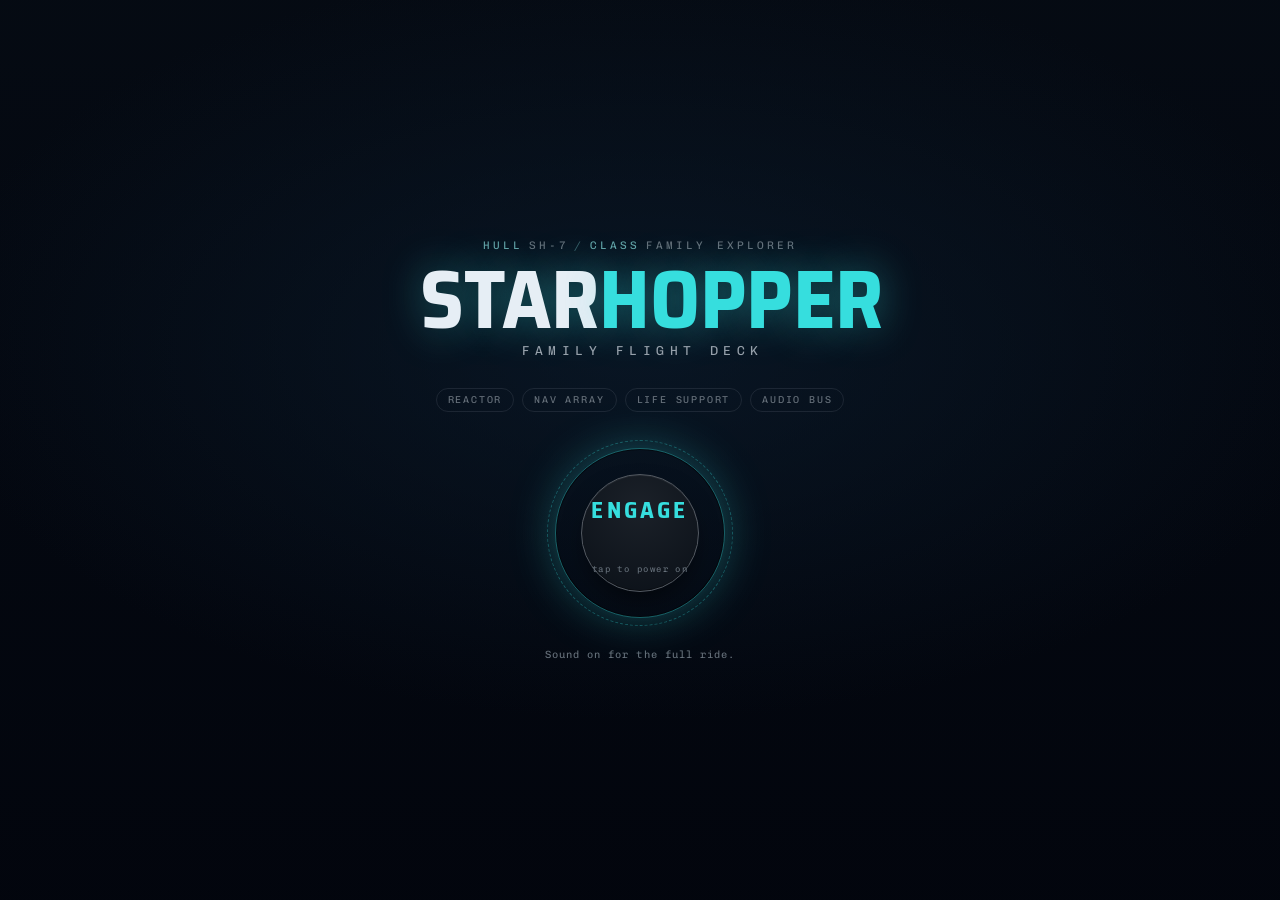
==== index.html @ 5a2f3488 "v6: fix iOS audio-thread overload (stop inactive beds, bypass pad FX when idle) On iOS Safari/Chrome" ====
<!DOCTYPE html>
<html lang="en">
<head>
<meta charset="utf-8" />
<meta name="viewport" content="width=device-width, initial-scale=1, viewport-fit=cover, maximum-scale=1, user-scalable=no" />
<meta name="theme-color" content="#0c1320" />
<meta name="apple-mobile-web-app-capable" content="yes" />
<meta name="apple-mobile-web-app-status-bar-style" content="black-translucent" />
<meta name="mobile-web-app-capable" content="yes" />
<meta name="apple-mobile-web-app-title" content="STARHOPPER" />
<meta name="description" content="STARHOPPER Flight Deck — a family starship cockpit for the road." />
<title>STARHOPPER · Flight Deck</title>
<link rel="manifest" href="manifest.webmanifest" />
<link rel="icon" type="image/svg+xml" href="img/icon.svg" />
<link rel="apple-touch-icon" href="img/icon.svg" />
<link rel="preconnect" href="https://fonts.googleapis.com" />
<link rel="preconnect" href="https://fonts.gstatic.com" crossorigin />
<link href="https://fonts.googleapis.com/css2?family=Chivo+Mono:wght@300;400;500;600&family=Saira+Semi+Condensed:wght@400;500;600;700&display=swap" rel="stylesheet" />
<link rel="stylesheet" href="css/cockpit.css" />
</head>
<body data-mode="cruise" data-booted="false" data-engine="off" data-shields="off" data-scanner="off">

<!-- ============ BOOT / IGNITION ============ -->
<div id="boot" aria-hidden="false">
  <div class="boot-frame">
    <div class="boot-stamp"><span>HULL</span> SH-7 <span class="dot">/</span> <span>CLASS</span> FAMILY EXPLORER</div>
    <h1 class="boot-brand">STAR<em>HOPPER</em></h1>
    <p class="boot-tagline">Family Flight Deck</p>
    <div class="boot-checklist" id="boot-check" aria-hidden="true">
      <span data-k="reactor">REACTOR</span>
      <span data-k="nav">NAV ARRAY</span>
      <span data-k="life">LIFE SUPPORT</span>
      <span data-k="audio">AUDIO BUS</span>
    </div>
    <button id="engage" type="button" aria-label="Power on the flight deck">
      <span class="engage-ring"></span>
      <span class="engage-core">
        <span class="engage-label">ENGAGE</span>
        <span class="engage-sub">tap to power on</span>
      </span>
    </button>
    <p class="boot-foot">Sound on for the full ride.</p>
  </div>
</div>

<!-- ============ FLIGHT DECK ============ -->
<main id="deck" inert>

  <!-- ---- STATUS STRIP ---- -->
  <header id="status">
    <div class="sys-id">
      <span class="sys-id-name">STARHOPPER</span>
      <span class="sys-id-hull">SH-7</span>
    </div>
    <div class="sys-mode">
      <span class="sys-mode-tag">FLIGHT MODE</span>
      <span class="sys-mode-name" id="mode-name">CRUISE</span>
    </div>
    <div class="sys-tele">
      <div class="meter" data-m="pwr"><span class="meter-cap">PWR</span><span class="meter-bar"><i></i></span></div>
      <div class="meter" data-m="hull"><span class="meter-cap">HULL</span><span class="meter-bar"><i></i></span></div>
    </div>
    <div class="sys-actions">
      <button id="btn-settings" class="ic-btn" type="button" aria-label="Settings"><span class="ic ic-gear"></span></button>
      <button id="btn-mute" class="ic-btn" type="button" aria-label="Mute audio" aria-pressed="false"><span class="ic ic-sound"></span></button>
      <button id="btn-credits" class="ic-btn" type="button" aria-label="Credits"><span class="ic ic-info">i</span></button>
    </div>
  </header>

  <!-- ---- CANOPY / SCOPE ---- -->
  <section id="canopy">
    <canvas id="scope"></canvas>
    <div class="canopy-frame" aria-hidden="true"></div>
    <div class="canopy-hud">
      <div class="hud-tl"><span class="lbl">HDG</span><span id="hud-heading">000</span></div>
      <div class="hud-tr"><span class="lbl">RNG</span><span id="hud-range">12.0<em>au</em></span></div>
      <div class="hud-bl"><span class="lbl">CONTACTS</span><span id="hud-contacts">0</span></div>
      <div class="hud-br"><span class="lbl">SECTOR</span><span id="hud-sector">G-04</span></div>
    </div>
    <div id="alert" role="status" aria-live="polite" data-show="false">
      <span class="alert-ico"></span><span class="alert-text" id="alert-text"></span>
    </div>
    <aside id="throttle" aria-label="Throttle">
      <span class="thr-cap">THR</span>
      <div class="fader-track" id="thr-track">
        <div class="fader-fill" id="thr-fill"></div>
        <div class="fader-knob" id="thr-knob" tabindex="0" role="slider" aria-valuemin="0" aria-valuemax="100" aria-valuenow="55"></div>
      </div>
      <span class="thr-val" id="thr-val">55</span>
    </aside>
  </section>

  <!-- ---- MODE SELECTOR ---- -->
  <nav id="modes" aria-label="Flight mode">
    <span class="mode-indicator" id="mode-indicator"></span>
    <button class="mode-btn" data-mode="cruise" type="button" aria-pressed="true"><span class="mode-glyph cruise"></span><span class="mode-tx">CRUISE</span></button>
    <button class="mode-btn" data-mode="combat" type="button" aria-pressed="false"><span class="mode-glyph combat"></span><span class="mode-tx">COMBAT</span></button>
    <button class="mode-btn" data-mode="stealth" type="button" aria-pressed="false"><span class="mode-glyph stealth"></span><span class="mode-tx">STEALTH</span></button>
    <button class="mode-btn" data-mode="warp" type="button" aria-pressed="false"><span class="mode-glyph warp"></span><span class="mode-tx">WARP</span></button>
  </nav>

  <!-- ---- INSTRUMENT CONSOLE ---- -->
  <section id="console">
    <div class="switchbank" role="group" aria-label="Systems">
      <button class="switch" data-system="engine" type="button" aria-pressed="false">
        <span class="switch-led"></span>
        <span class="switch-rocker"><i></i></span>
        <span class="switch-label">ENGINE</span>
      </button>
      <button class="switch" data-system="shields" type="button" aria-pressed="false">
        <span class="switch-led"></span>
        <span class="switch-rocker"><i></i></span>
        <span class="switch-label">SHIELDS</span>
      </button>
      <button class="switch" data-system="scanner" type="button" aria-pressed="false">
        <span class="switch-led"></span>
        <span class="switch-rocker"><i></i></span>
        <span class="switch-label">SCANNER</span>
      </button>
    </div>
    <div class="triggers" role="group" aria-label="Manual controls">
      <button class="trigger" data-shot="thruster" type="button"><span class="trig-face"><span class="trig-glyph thruster"></span></span><span class="trig-label">THRUST</span></button>
      <button class="trigger" data-shot="pulse" type="button"><span class="trig-face"><span class="trig-glyph pulse"></span></span><span class="trig-label">PULSE</span></button>
      <button class="trigger" data-shot="missile" type="button"><span class="trig-face"><span class="trig-glyph missile"></span></span><span class="trig-label">MISSILE</span></button>
      <button class="trigger" data-shot="dock" type="button"><span class="trig-face"><span class="trig-glyph dock"></span></span><span class="trig-label">DOCK</span></button>
    </div>
  </section>

  <!-- ---- SIGNAL TRIANGULATION ARRAY (hero) ---- -->
  <section id="signal">
    <div class="signal-head">
      <span class="signal-title">SIGNAL ARRAY</span>
      <div class="fx-readout" aria-hidden="true">
        <span class="fx-chip" data-fx="filter">NOTE<i id="fx-filter">—</i></span>
        <span class="fx-chip" data-fx="delay">ECHO<i id="fx-delay">—</i></span>
        <span class="fx-chip" data-fx="crush">ZONE<i id="fx-crush">—</i></span>
        <span class="fx-chip" data-fx="space">TIMBRE<i id="fx-space">—</i></span>
      </div>
    </div>
    <div id="pad" aria-label="Signal triangulation pad. Drag to tune the signal.">
      <canvas id="pad-canvas"></canvas>
      <span class="node" data-node="delta" style="--nx:50%;--ny:14%"><i></i><b>DELTA</b></span>
      <span class="node" data-node="sigma" style="--nx:15%;--ny:84%"><i></i><b>SIGMA</b></span>
      <span class="node" data-node="omega" style="--nx:85%;--ny:84%"><i></i><b>OMEGA</b></span>
      <div id="puck"><span class="puck-core"></span><span class="puck-ping"></span></div>
      <span id="pad-hint">touch to play</span>
    </div>
  </section>
</main>

<!-- ============ CREDITS ============ -->
<aside id="credits" data-show="false" aria-hidden="true">
  <div class="credits-card">
    <button class="credits-close" id="credits-close" type="button" aria-label="Close">close</button>
    <h2>STARHOPPER</h2>
    <p class="credits-lead">A family flight deck for the road. Built to be played, not watched.</p>
    <h3>Music &amp; sound</h3>
    <p>Music beds and sound effects from <a href="https://mixkit.co" target="_blank" rel="noopener">Mixkit</a>, used under the Mixkit Free License (free for personal &amp; commercial use, no attribution required). Robot voice synthesized locally with the macOS speech engine.</p>
    <h3>Built with</h3>
    <p><a href="https://tonejs.github.io" target="_blank" rel="noopener">Tone.js</a> for the audio engine and live effects, <a href="https://gsap.com" target="_blank" rel="noopener">GSAP</a> for motion, HTML canvas for the scope. No frameworks.</p>
    <p class="credits-foot">Fly safe. Look after your crew.</p>
  </div>
</aside>

<!-- ============ SETTINGS ============ -->
<aside id="settings" data-show="false" aria-hidden="true">
  <div class="settings-card">
    <button class="credits-close" id="settings-close" type="button" aria-label="Close">close</button>
    <h2 class="settings-h">DECK SETTINGS</h2>
    <button class="set-switch" id="sw-events" type="button" aria-pressed="false">
      <span class="switch-led"></span>
      <span class="set-switch-label">Random events <em>mission hails &amp; voice</em></span>
      <span class="switch-rocker"><i></i></span>
    </button>
    <button class="set-switch" id="sw-music" type="button" aria-pressed="false">
      <span class="switch-led"></span>
      <span class="set-switch-label">Music only <em>mute instruments &amp; voice</em></span>
      <span class="switch-rocker"><i></i></span>
    </button>
    <button class="set-switch" id="sw-bright" type="button" aria-pressed="false">
      <span class="switch-led"></span>
      <span class="set-switch-label">Bright mode <em>high contrast for sunlight</em></span>
      <span class="switch-rocker"><i></i></span>
    </button>
    <p class="set-note">Music Only keeps the cinematic soundtrack and silences the engine, effects, and announcements.</p>
  </div>
</aside>

<!-- libraries (vendored: works offline in the car) -->
<script src="js/vendor/gsap.min.js"></script>
<script src="js/vendor/Tone.js"></script>
<script type="module" src="js/main.js?v=6"></script>
</body>
</html>
---- css/cockpit.css ----
/* ============================================================
   STARHOPPER · Flight Deck
   Material instrument cockpit. Per-mode accent re-lights the
   whole deck via animatable @property custom props.
   ============================================================ */

/* ---- animatable theme tokens (enable smooth mode re-lighting) ---- */
@property --accent      { syntax: "<color>"; inherits: true; initial-value: oklch(0.82 0.13 195); }
@property --accent-deep { syntax: "<color>"; inherits: true; initial-value: oklch(0.55 0.11 200); }
@property --accent-ink  { syntax: "<color>"; inherits: true; initial-value: oklch(0.88 0.10 195); }
@property --glow        { syntax: "<color>"; inherits: true; initial-value: oklch(0.82 0.13 195 / 0.45); }
@property --ambient     { syntax: "<number>"; inherits: true; initial-value: 0; }
@property --warm        { syntax: "<number>"; inherits: true; initial-value: 0; }

:root{
  --hull:    oklch(0.145 0.021 256);
  --hull-2:  oklch(0.118 0.022 260);
  --panel:   oklch(0.205 0.018 256);
  --panel-2: oklch(0.245 0.017 256);
  --panel-lo:oklch(0.175 0.018 256);
  --bezel:   oklch(0.315 0.016 256);
  --bezel-hi:oklch(0.46 0.015 256);
  --hair:    oklch(0.72 0.02 256 / 0.14);
  --hair-2:  oklch(0.78 0.02 256 / 0.26);
  --ink:     oklch(0.945 0.012 245);
  --ink-dim: oklch(0.70 0.018 250);
  --ink-faint:oklch(0.54 0.02 252);
  --ok:      oklch(0.84 0.14 162);

  --font-display:"Saira Semi Condensed", "Arial Narrow", system-ui, sans-serif;
  --font-mono:"Chivo Mono", ui-monospace, "SF Mono", Menlo, monospace;

  --r-lg:18px; --r-md:13px; --r-sm:9px;
  --emboss: inset 0 1px 0 oklch(0.99 0 0 / 0.06), inset 0 -1px 0 oklch(0 0 0 / 0.42);
  --emboss-deep: inset 0 2px 5px oklch(0 0 0 / 0.55), inset 0 1px 0 oklch(0.99 0 0 / 0.05);
  --lift: 0 10px 26px -14px oklch(0 0 0 / 0.7), 0 2px 0 oklch(0 0 0 / 0.4);
}

/* ---- per-mode theme ---- */
body[data-mode="cruise"]{
  --accent: oklch(0.82 0.13 195); --accent-deep: oklch(0.52 0.11 200);
  --accent-ink: oklch(0.90 0.09 195); --glow: oklch(0.82 0.13 195 / 0.42);
  --ambient: 0.04; --warm: 0;
}
body[data-mode="combat"]{
  --accent: oklch(0.82 0.15 79); --accent-deep: oklch(0.56 0.13 64);
  --accent-ink: oklch(0.90 0.11 82); --glow: oklch(0.83 0.15 76 / 0.5);
  --ambient: 0.02; --warm: 1;
}
body[data-mode="stealth"]{
  --accent: oklch(0.68 0.12 278); --accent-deep: oklch(0.44 0.10 280);
  --accent-ink: oklch(0.80 0.10 280); --glow: oklch(0.66 0.12 280 / 0.34);
  --ambient: 0.5; --warm: 0;
}
body[data-mode="warp"]{
  --accent: oklch(0.76 0.17 300); --accent-deep: oklch(0.55 0.16 300);
  --accent-ink: oklch(0.88 0.12 300); --glow: oklch(0.78 0.18 300 / 0.55);
  --ambient: 0.08; --warm: 0;
}
body{
  transition: --accent .7s cubic-bezier(.22,1,.36,1), --accent-deep .7s cubic-bezier(.22,1,.36,1),
              --accent-ink .7s ease, --glow .7s ease, --ambient .7s ease, --warm .7s ease;
}

/* ---- bright / sunlight mode ---- */
body[data-theme="bright"]{
  --hull:    oklch(0.96 0.006 256);
  --hull-2:  oklch(0.92 0.008 256);
  --panel:   oklch(0.88 0.009 256);
  --panel-2: oklch(0.84 0.010 256);
  --panel-lo:oklch(0.90 0.007 256);
  --bezel:   oklch(0.72 0.013 256);
  --bezel-hi:oklch(0.55 0.016 256);
  --hair:    oklch(0.30 0.015 256 / 0.18);
  --hair-2:  oklch(0.24 0.015 256 / 0.32);
  --ink:     oklch(0.12 0.026 256);
  --ink-dim: oklch(0.32 0.020 252);
  --ink-faint:oklch(0.52 0.018 252);
  background:
    radial-gradient(120% 90% at 50% -10%, oklch(0.88 0.04 220 / 0.4), transparent 55%),
    radial-gradient(140% 120% at 50% 120%, color-mix(in oklab, var(--accent-deep) 10%, transparent), transparent 60%),
    linear-gradient(180deg, var(--hull) 0%, var(--hull-2) 100%);
}
body[data-theme="bright"]::after{
  background:radial-gradient(125% 108% at 50% 40%, transparent 60%, oklch(0.70 0.01 260 / 0.18) 100%);
  opacity:0.3;
}
body[data-theme="bright"] #canopy{
  background:linear-gradient(180deg, oklch(0.78 0.04 225) 0%, oklch(0.88 0.025 240) 100%);
}

*,*::before,*::after{ box-sizing:border-box; margin:0; padding:0; -webkit-tap-highlight-color:transparent; }

html,body{ height:100%; }
body{
  font-family:var(--font-mono);
  color:var(--ink);
  background:
    radial-gradient(120% 90% at 50% -10%, oklch(0.24 0.04 255 / 0.55), transparent 55%),
    radial-gradient(140% 120% at 50% 120%, color-mix(in oklab, var(--accent-deep) 18%, transparent), transparent 60%),
    linear-gradient(180deg, var(--hull) 0%, var(--hull-2) 100%);
  background-attachment:fixed;
  overflow:hidden;
  overscroll-behavior:none;
  -webkit-user-select:none; user-select:none;
  touch-action:manipulation;
}
/* subtle edge vignette; stealth deepens it for the "running silent" dim */
body::after{
  content:""; position:fixed; inset:0; z-index:40; pointer-events:none;
  background:radial-gradient(125% 108% at 50% 40%, transparent 48%, oklch(0.07 0.02 262 / 0.62) 100%);
  opacity:calc(0.5 + var(--ambient)*1.0);
  transition:opacity .7s ease, background .7s ease;
}
body[data-mode="stealth"]::after{
  background:radial-gradient(125% 108% at 50% 40%, oklch(0.06 0.02 262 / 0.4) 24%, oklch(0.04 0.02 262 / 0.9) 100%);
}

a{ color:var(--accent-ink); }
button{ font-family:inherit; color:inherit; background:none; border:none; cursor:pointer; }

/* =================== BOOT / IGNITION =================== */
#boot{
  position:fixed; inset:0; z-index:100;
  display:grid; place-items:center;
  padding:32px;
  background:
    radial-gradient(80% 60% at 50% 38%, oklch(0.22 0.04 250 / 0.7), transparent 70%),
    linear-gradient(180deg, var(--hull) 0%, var(--hull-2) 100%);
  transition:opacity .8s ease, visibility .8s;
}
body[data-booted="true"] #boot{ opacity:0; visibility:hidden; pointer-events:none; }
.boot-frame{ text-align:center; max-width:440px; width:100%; }
.boot-stamp{
  font-size:11px; letter-spacing:.28em; color:var(--ink-faint);
  display:flex; gap:.5em; justify-content:center; align-items:center; flex-wrap:wrap;
}
.boot-stamp span{ color:var(--accent-ink); opacity:.65; }
.boot-stamp .dot{ opacity:.35; }
.boot-brand{
  font-family:var(--font-display); font-weight:700; font-size:clamp(40px,12.8vw,82px);
  line-height:.92; letter-spacing:-.005em; margin:.12em 0 .06em; white-space:nowrap;
  color:var(--ink);
  text-shadow:0 0 40px var(--glow);
}
.boot-brand em{ font-style:normal; color:var(--accent); }
.boot-tagline{
  font-size:13px; letter-spacing:.42em; text-transform:uppercase; color:var(--ink-dim);
  padding-left:.42em;
}
.boot-checklist{
  display:flex; gap:8px; justify-content:center; flex-wrap:wrap; margin:30px 0 6px;
  font-size:10px; letter-spacing:.18em; color:var(--ink-faint);
}
.boot-checklist span{
  border:1px solid var(--hair); border-radius:100px; padding:5px 11px;
  position:relative; transition:color .3s, border-color .3s, background .3s;
}
.boot-checklist span.ok{
  color:var(--accent-ink); border-color:color-mix(in oklab,var(--accent) 50%, transparent);
  background:color-mix(in oklab,var(--accent) 12%, transparent);
}
.boot-checklist span.ok::before{ content:"✓ "; }

#engage{
  margin:36px auto 0; display:grid; place-items:center;
  width:170px; height:170px; position:relative;
}
.engage-ring{
  position:absolute; inset:0; border-radius:50%;
  border:1px solid color-mix(in oklab,var(--accent) 40%, transparent);
  box-shadow:0 0 0 1px oklch(0 0 0 /.5) inset, 0 0 50px -6px var(--glow);
}
.engage-ring::before{
  content:""; position:absolute; inset:-9px; border-radius:50%;
  border:1px dashed color-mix(in oklab,var(--accent) 30%, transparent);
  animation:spin 18s linear infinite;
}
.engage-core{
  width:118px; height:118px; border-radius:50%;
  display:grid; place-items:center; gap:2px; text-align:center;
  background:
    radial-gradient(120% 120% at 50% 28%, var(--panel-2), var(--panel-lo) 70%, var(--hull) 100%);
  border:1px solid var(--bezel-hi);
  box-shadow:var(--emboss), 0 12px 30px -12px oklch(0 0 0/.8);
  transition:transform .12s ease, box-shadow .3s;
}
.engage-label{ font-family:var(--font-display); font-weight:700; font-size:23px; letter-spacing:.14em; color:var(--accent); }
.engage-sub{ font-size:9px; letter-spacing:.16em; color:var(--ink-faint); }
#engage:active .engage-core{ transform:scale(.95); box-shadow:var(--emboss-deep); }
.boot-foot{ margin-top:30px; font-size:10.5px; letter-spacing:.1em; color:var(--ink-faint); }

@keyframes spin{ to{ transform:rotate(360deg); } }

/* =================== DECK GRID =================== */
#deck{
  position:fixed; inset:0; z-index:1;
  display:grid;
  grid-template-rows:auto minmax(120px,1fr) auto auto minmax(176px,1.22fr);
  gap:clamp(7px,1.7vw,12px);
  padding:max(9px,env(safe-area-inset-top)) clamp(10px,3.2vw,18px) max(11px,env(safe-area-inset-bottom));
  opacity:0;
}
body[data-booted="true"] #deck{ opacity:1; transition:opacity .6s ease .15s; }

/* shared panel material */
.panel, #status, #console, #signal, #modes{
  background:
    linear-gradient(180deg, color-mix(in oklab,var(--panel-2) 92%, var(--accent) 2%) 0%, var(--panel) 42%, var(--panel-lo) 100%);
  border:1px solid var(--bezel);
  border-radius:var(--r-md);
  box-shadow:var(--emboss), var(--lift);
  position:relative;
}
.panel::before, #console::before, #signal::before, #status::before{
  content:""; position:absolute; inset:0; border-radius:inherit; pointer-events:none;
  background:linear-gradient(115deg, oklch(1 0 0 /.05), transparent 30%, transparent 70%, oklch(0 0 0 /.18));
}

/* =================== STATUS STRIP =================== */
#status{
  display:grid; grid-template-columns:auto 1fr auto; align-items:center;
  gap:8px; padding:7px 10px; min-height:46px; overflow:hidden;
}
.sys-id{ display:flex; flex-direction:column; line-height:1; }
.sys-id-name{ font-family:var(--font-display); font-weight:600; font-size:14px; letter-spacing:.05em; }
.sys-id-hull{ font-size:8.5px; letter-spacing:.26em; color:var(--accent-ink); opacity:.8; margin-top:3px; }
.sys-mode{ display:none; }
.sys-tele{ display:flex; gap:7px; align-items:center; justify-self:end; }
.meter{ display:flex; align-items:center; gap:4px; }
.meter-cap{ font-size:8px; letter-spacing:.08em; color:var(--ink-faint); }
.meter-bar{ width:26px; height:5px; border-radius:3px; background:var(--panel-lo); box-shadow:var(--emboss-deep); overflow:hidden; position:relative; }
.meter-bar i{
  position:absolute; inset:0; right:auto; width:50%;
  background:linear-gradient(90deg, var(--accent-deep), var(--accent));
  box-shadow:0 0 8px -1px var(--glow);
  border-radius:3px; transition:width .5s cubic-bezier(.22,1,.36,1);
}
.meter[data-m="hull"] i{ background:linear-gradient(90deg, oklch(.5 .12 162), var(--ok)); box-shadow:0 0 8px -2px oklch(.84 .14 162/.5); }
.sys-actions{ display:flex; gap:6px; }
.ic-btn{
  width:32px; height:32px; border-radius:9px; display:grid; place-items:center;
  border:1px solid var(--bezel); background:linear-gradient(180deg,var(--panel-2),var(--panel-lo));
  box-shadow:var(--emboss); color:var(--ink-dim); transition:transform .12s, color .2s, box-shadow .2s;
}
.ic-btn:active{ transform:translateY(1px) scale(.96); box-shadow:var(--emboss-deep); }
.ic-info{ font-family:var(--font-display); font-style:italic; font-weight:600; font-size:15px; }
.ic-sound{ width:15px; height:15px; position:relative; }
.ic-sound::before{ content:""; position:absolute; left:0; top:4px; width:6px; height:7px; background:currentColor; clip-path:polygon(0 0,55% 0,100% -35%,100% 135%,55% 100%,0 100%); border-radius:1px; }
.ic-sound::after{ content:""; position:absolute; right:0; top:2px; width:8px; height:11px; border:1.6px solid currentColor; border-left:none; border-radius:0 9px 9px 0; opacity:.85; }
#btn-mute[aria-pressed="true"]{ color:oklch(.7 .15 28); }
#btn-mute[aria-pressed="true"] .ic-sound::after{ opacity:.2; }
.ic-gear{ width:16px; height:14px; position:relative; }
.ic-gear::before{ content:""; position:absolute; inset:0;
  background-image:linear-gradient(currentColor,currentColor),linear-gradient(currentColor,currentColor),linear-gradient(currentColor,currentColor);
  background-size:100% 1.6px; background-repeat:no-repeat; background-position:0 1px,0 7px,0 13px; }
.ic-gear::after{ content:""; position:absolute; width:4px; height:4px; border-radius:50%; background:currentColor; left:10px; top:0; box-shadow:-7px 6px 0 currentColor,-1px 12px 0 currentColor; }

/* =================== CANOPY / SCOPE =================== */
#canopy{
  position:relative; border-radius:var(--r-lg); overflow:hidden;
  border:1px solid var(--bezel);
  background:
    radial-gradient(120% 90% at 50% 8%, oklch(0.20 0.035 250 / .8), transparent 60%),
    linear-gradient(180deg, var(--hull-2), oklch(0.10 0.02 260));
  box-shadow:var(--emboss-deep), 0 14px 34px -18px oklch(0 0 0/.8);
}
#scope{ position:absolute; inset:0; width:100%; height:100%; display:block; }
.canopy-frame{
  position:absolute; inset:0; border-radius:var(--r-lg); pointer-events:none; z-index:3;
  box-shadow:inset 0 0 0 1px var(--hair), inset 0 0 60px -10px oklch(0 0 0/.9);
  background:linear-gradient(180deg, oklch(1 0 0/.04), transparent 14%);
}
.canopy-hud{
  position:absolute; inset:0; z-index:4; pointer-events:none;
  font-size:10px; letter-spacing:.14em; color:var(--accent-ink);
}
.canopy-hud > div{ position:absolute; display:flex; flex-direction:column; gap:2px; padding:10px 12px; }
.canopy-hud .lbl{ font-size:8px; letter-spacing:.2em; color:var(--ink-faint); }
.canopy-hud span:not(.lbl){ text-shadow:0 0 10px var(--glow); }
.canopy-hud em{ font-style:normal; font-size:8px; color:var(--ink-faint); margin-left:2px; }
.hud-tl{ top:0; left:0; } .hud-tr{ top:0; right:52px; align-items:flex-end; }
.hud-bl{ bottom:0; left:0; } .hud-br{ bottom:0; right:46px; align-items:flex-end; }

#alert{
  position:absolute; left:50%; top:14px; transform:translate(-50%,-130%);
  z-index:6; display:flex; align-items:center; gap:9px;
  padding:8px 15px 8px 11px; border-radius:100px; max-width:84%;
  background:linear-gradient(180deg, color-mix(in oklab,var(--accent) 22%, var(--panel-2)), var(--panel-lo));
  border:1px solid color-mix(in oklab,var(--accent) 55%, transparent);
  box-shadow:0 8px 24px -8px oklch(0 0 0/.8), 0 0 22px -6px var(--glow);
  opacity:0; transition:transform .55s cubic-bezier(.22,1,.36,1), opacity .4s;
}
#alert[data-show="true"]{ transform:translate(-50%,0); opacity:1; }
.alert-ico{ width:16px; height:16px; flex:0 0 auto; border-radius:50%; position:relative;
  background:radial-gradient(circle at 50% 38%, var(--accent), var(--accent-deep)); box-shadow:0 0 12px -2px var(--glow); }
.alert-ico::after{ content:"!"; position:absolute; inset:0; display:grid; place-items:center; font-family:var(--font-display); font-weight:700; font-size:11px; color:oklch(.12 .02 260); }
.alert-text{ font-size:11.5px; letter-spacing:.06em; color:var(--ink); line-height:1.15; }

/* throttle fader */
#throttle{
  position:absolute; right:9px; top:10px; bottom:10px; z-index:5;
  width:40px; display:flex; flex-direction:column; align-items:center; gap:5px;
}
.thr-cap{ display:none; }
.thr-val{ font-size:10px; color:var(--accent-ink); font-variant-numeric:tabular-nums; }
.fader-track{
  flex:1; width:14px; border-radius:100px; position:relative;
  background:linear-gradient(180deg, var(--panel-lo), oklch(0.10 0.02 260));
  box-shadow:var(--emboss-deep); border:1px solid var(--bezel);
}
.fader-fill{
  position:absolute; left:1px; right:1px; bottom:1px; border-radius:100px; height:45%;
  background:linear-gradient(180deg, var(--accent), var(--accent-deep));
  box-shadow:0 0 14px -3px var(--glow); transition:height .08s linear;
}
.fader-knob{
  position:absolute; left:50%; width:30px; height:22px; border-radius:7px;
  bottom:45%; translate:-50% 50%;
  background:
    repeating-linear-gradient(0deg, var(--bezel-hi) 0 1px, transparent 1px 3px),
    linear-gradient(180deg, var(--panel-2), var(--panel-lo));
  border:1px solid var(--bezel-hi);
  box-shadow:var(--emboss), 0 5px 12px -5px oklch(0 0 0/.8);
  touch-action:none; cursor:grab;
}
.fader-knob::after{ content:""; position:absolute; left:5px; right:5px; top:50%; height:2px; transform:translateY(-50%); border-radius:2px; background:var(--accent); box-shadow:0 0 8px -1px var(--glow); }
.fader-knob:active{ cursor:grabbing; }

/* =================== MODE SELECTOR =================== */
#modes{
  display:grid; grid-template-columns:repeat(4,1fr); align-items:stretch;
  padding:5px; gap:0; position:relative; min-height:58px;
}
.mode-indicator{
  position:absolute; top:5px; bottom:5px; left:5px; width:calc(25% - 2.5px); z-index:0;
  border-radius:9px;
  background:linear-gradient(180deg, color-mix(in oklab,var(--accent) 26%, var(--panel-2)), color-mix(in oklab,var(--accent-deep) 30%, var(--panel-lo)));
  border:1px solid color-mix(in oklab,var(--accent) 55%, transparent);
  box-shadow:0 0 20px -6px var(--glow), var(--emboss);
  transition:transform .5s cubic-bezier(.16,1,.3,1);
}
.mode-btn{
  position:relative; z-index:1; display:flex; flex-direction:column; align-items:center; justify-content:center; gap:5px;
  padding:7px 2px; border-radius:9px; color:var(--ink-faint);
  transition:color .35s ease, transform .12s;
}
.mode-btn[aria-pressed="true"]{ color:var(--ink); }
.mode-btn:active{ transform:scale(.95); }
.mode-tx{ font-family:var(--font-display); font-weight:600; font-size:11px; letter-spacing:.12em; }
.mode-glyph{ width:18px; height:18px; position:relative; color:currentColor; opacity:.9; }
.mode-btn[aria-pressed="true"] .mode-glyph{ color:var(--accent); filter:drop-shadow(0 0 6px var(--glow)); }
/* glyphs (pure CSS) */
.mode-glyph.cruise{ width:13px; height:13px; border-top:2.4px solid currentColor; border-right:2.4px solid currentColor; transform:translateY(2px) rotate(-45deg); }
.mode-glyph.combat{ border:2.2px solid currentColor; border-radius:50%; }
.mode-glyph.combat::after{ content:""; position:absolute; inset:0; margin:auto; width:3px; height:3px; border-radius:50%; background:currentColor; }
.mode-glyph.stealth{ border-radius:50%; box-shadow:inset -4px -1.5px 0 0 currentColor; }
.mode-glyph.warp{ background:currentColor; clip-path:polygon(50% 0,59% 41%,100% 50%,59% 59%,50% 100%,41% 59%,0 50%,41% 41%); }

/* =================== INSTRUMENT CONSOLE =================== */
#console{
  display:grid; grid-template-columns:1fr 1fr; gap:clamp(8px,2.4vw,14px);
  padding:11px clamp(10px,3vw,15px);
}
.switchbank{ display:flex; flex-direction:column; gap:8px; justify-content:space-between; }
.switch{
  display:grid; grid-template-columns:14px 46px 1fr; align-items:center; gap:10px;
  padding:7px 9px; border-radius:var(--r-sm);
  background:linear-gradient(180deg, var(--panel-2), var(--panel-lo));
  border:1px solid var(--bezel); box-shadow:var(--emboss);
  transition:border-color .3s, box-shadow .3s;
}
.switch-led{
  width:9px; height:9px; border-radius:50%;
  background:radial-gradient(circle at 40% 35%, oklch(.4 .02 260), oklch(.18 .02 260));
  box-shadow:inset 0 1px 1px oklch(0 0 0/.6); transition:all .3s;
}
.switch-rocker{
  width:46px; height:24px; border-radius:7px; position:relative;
  background:linear-gradient(180deg, oklch(.12 .02 260), var(--panel-lo));
  box-shadow:var(--emboss-deep); border:1px solid var(--bezel);
}
.switch-rocker i{
  position:absolute; top:2px; left:2px; width:20px; height:18px; border-radius:5px;
  background:repeating-linear-gradient(90deg,var(--bezel-hi) 0 1px,transparent 1px 3px), linear-gradient(180deg,var(--panel-2),var(--panel-lo));
  border:1px solid var(--bezel-hi); box-shadow:var(--emboss),0 3px 6px -3px oklch(0 0 0/.7);
  transition:transform .26s cubic-bezier(.22,1.4,.4,1);
}
.switch-label{ font-size:10px; letter-spacing:.14em; color:var(--ink-dim); justify-self:start; }
.switch[aria-pressed="true"]{ border-color:color-mix(in oklab,var(--accent) 45%, var(--bezel)); }
.switch[aria-pressed="true"] .switch-rocker i{ transform:translateX(22px); }
.switch[aria-pressed="true"] .switch-rocker{ background:linear-gradient(180deg, color-mix(in oklab,var(--accent-deep) 40%, oklch(.12 .02 260)), var(--panel-lo)); }
.switch[aria-pressed="true"] .switch-led{
  background:radial-gradient(circle at 40% 35%, var(--accent-ink), var(--accent-deep));
  box-shadow:0 0 10px 0 var(--glow), 0 0 3px var(--accent);
}
.switch[aria-pressed="true"] .switch-label{ color:var(--ink); }

.triggers{ display:grid; grid-template-columns:repeat(2,1fr); grid-auto-rows:1fr; gap:7px; }
.trigger{
  display:flex; flex-direction:column; align-items:center; justify-content:center; gap:7px;
  border-radius:var(--r-sm); padding:8px 4px;
  background:
    radial-gradient(120% 80% at 50% 18%, var(--panel-2), var(--panel-lo) 75%);
  border:1px solid var(--bezel); box-shadow:var(--emboss), 0 6px 14px -8px oklch(0 0 0/.7);
  transition:transform .1s, box-shadow .15s, border-color .2s;
}
.trigger:active{ transform:translateY(2px) scale(.97); box-shadow:var(--emboss-deep); border-color:color-mix(in oklab,var(--accent) 50%, var(--bezel)); }
.trigger.fire{ border-color:color-mix(in oklab,var(--accent) 70%, transparent); box-shadow:0 0 20px -4px var(--glow), var(--emboss-deep); }
.trig-face{
  width:34px; height:34px; border-radius:50%; display:grid; place-items:center;
  background:radial-gradient(circle at 50% 32%, var(--panel-2), oklch(.12 .02 260));
  border:1px solid var(--bezel-hi); box-shadow:var(--emboss-deep);
}
.trig-glyph{ width:15px; height:15px; color:var(--accent-ink); position:relative; filter:drop-shadow(0 0 5px var(--glow)); }
.trig-glyph.thruster{ clip-path:polygon(50% 0,100% 60%,68% 60%,68% 100%,32% 100%,32% 60%,0 60%); background:currentColor; }
.trig-glyph.pulse{ background:currentColor; clip-path:polygon(40% 0,42% 42%,100% 46%,46% 56%,60% 100%,54% 54%,0 50%,40% 44%); transform:rotate(8deg); }
.trig-glyph.dock{ background:currentColor; clip-path:polygon(50% 0,93% 25%,93% 75%,50% 100%,7% 75%,7% 25%); }
.trig-glyph.dock::after{ content:""; position:absolute; inset:30%; background:var(--panel-lo); clip-path:inherit; }
.trig-glyph.missile{ background:currentColor; clip-path:polygon(50% 0,68% 20%,68% 70%,84% 100%,50% 84%,16% 100%,32% 70%,32% 20%); }
.trig-label{ font-size:9px; letter-spacing:.14em; color:var(--ink-dim); }

/* =================== SIGNAL TRIANGULATION =================== */
#signal{ display:flex; flex-direction:column; padding:9px 11px 11px; gap:8px; overflow:hidden; }
.signal-head{ display:flex; align-items:center; justify-content:space-between; gap:8px; flex:0 0 auto; }
.signal-title{ font-family:var(--font-display); font-weight:600; font-size:12px; letter-spacing:.2em; color:var(--ink-dim); }
.fx-readout{ display:flex; gap:5px; }
.fx-chip{
  display:flex; flex-direction:column; align-items:center; gap:1px;
  font-size:7.5px; letter-spacing:.1em; color:var(--ink-faint);
  padding:3px 6px; border-radius:6px; border:1px solid var(--hair);
  background:var(--panel-lo);
}
.fx-chip i{ font-style:normal; font-size:10px; color:var(--accent-ink); font-variant-numeric:tabular-nums; text-shadow:0 0 8px var(--glow); }

#pad{
  flex:1; position:relative; border-radius:var(--r-md); overflow:hidden;
  background:
    radial-gradient(90% 90% at 50% 46%, oklch(0.17 0.025 252 / .9), oklch(0.10 0.02 260));
  border:1px solid var(--bezel); box-shadow:var(--emboss-deep);
  touch-action:none; cursor:crosshair;
}
#pad-canvas{ position:absolute; inset:0; width:100%; height:100%; }
.node{
  position:absolute; left:var(--nx); top:var(--ny); transform:translate(-50%,-50%); z-index:2;
  display:flex; flex-direction:column; align-items:center; gap:3px; pointer-events:none;
}
.node i{
  width:13px; height:13px; border-radius:50%;
  background:radial-gradient(circle at 45% 35%, var(--panel-2), oklch(.12 .02 260));
  border:1.5px solid color-mix(in oklab,var(--accent) 45%, var(--bezel));
  box-shadow:var(--emboss); transition:box-shadow .2s, border-color .2s, transform .2s;
}
.node b{ font-size:7.5px; letter-spacing:.16em; font-weight:500; color:var(--ink-faint); transition:color .2s; }
.node[data-active="true"] i{ border-color:var(--accent); box-shadow:0 0 16px -2px var(--glow), inset 0 0 5px var(--accent-ink); transform:scale(1.18); }
.node[data-active="true"] b{ color:var(--accent-ink); }

#puck{
  position:absolute; z-index:3; width:46px; height:46px; left:50%; top:54%;
  transform:translate(-50%,-50%); pointer-events:none; will-change:transform;
}
.puck-core{
  position:absolute; inset:11px; border-radius:50%;
  background:radial-gradient(circle at 42% 34%, var(--accent-ink), var(--accent) 45%, var(--accent-deep) 100%);
  box-shadow:0 0 22px -2px var(--glow), inset 0 1px 2px oklch(1 0 0/.5), inset 0 -2px 4px oklch(0 0 0/.5);
  border:1px solid oklch(1 0 0/.3);
}
.puck-ping{
  position:absolute; inset:0; border-radius:50%;
  border:1.5px solid color-mix(in oklab,var(--accent) 60%, transparent);
  opacity:.0;
}
#pad.grabbing .puck-ping{ animation:none; }
#pad-hint{
  position:absolute; left:50%; bottom:9px; transform:translateX(-50%); z-index:2;
  font-size:9px; letter-spacing:.18em; color:var(--ink-faint); pointer-events:none;
  transition:opacity .4s; text-transform:uppercase;
}
#pad.touched #pad-hint{ opacity:0; }

/* =================== CREDITS =================== */
#credits, #settings{
  position:fixed; inset:0; z-index:120; display:grid; place-items:center; padding:24px;
  background:oklch(0.08 0.02 260 / .72); backdrop-filter:blur(7px);
  opacity:0; visibility:hidden; transition:opacity .35s, visibility .35s;
}
#credits[data-show="true"], #settings[data-show="true"]{ opacity:1; visibility:visible; }
.credits-card{
  max-width:420px; width:100%; border-radius:var(--r-lg); padding:24px 22px;
  background:linear-gradient(180deg,var(--panel-2),var(--panel-lo));
  border:1px solid var(--bezel); box-shadow:var(--lift); position:relative;
}
.credits-card h2{ font-family:var(--font-display); font-weight:700; font-size:24px; letter-spacing:.04em; color:var(--accent); }
.credits-lead{ color:var(--ink-dim); font-size:13px; margin:6px 0 16px; line-height:1.5; }
.credits-card h3{ font-family:var(--font-display); font-size:12px; letter-spacing:.18em; color:var(--ink-faint); margin:14px 0 5px; text-transform:uppercase; }
.credits-card p{ font-size:12.5px; line-height:1.55; color:var(--ink-dim); }
.credits-foot{ margin-top:18px; color:var(--accent-ink); font-size:12px; letter-spacing:.05em; }
.credits-close{ position:absolute; top:14px; right:14px; font-size:10px; letter-spacing:.16em; color:var(--ink-faint); border:1px solid var(--hair); border-radius:100px; padding:6px 12px; text-transform:uppercase; }

/* settings sheet */
.settings-card{
  max-width:382px; width:100%; border-radius:var(--r-lg); padding:22px 20px 20px;
  background:linear-gradient(180deg,var(--panel-2),var(--panel-lo));
  border:1px solid var(--bezel); box-shadow:var(--lift); position:relative;
  display:flex; flex-direction:column; gap:11px;
}
.settings-h{ font-family:var(--font-display); font-weight:700; font-size:16px; letter-spacing:.18em; color:var(--accent); margin-bottom:2px; }
.set-switch{
  display:grid; grid-template-columns:14px 1fr 46px; align-items:center; gap:12px;
  padding:12px 13px; border-radius:var(--r-sm); text-align:left;
  background:linear-gradient(180deg,var(--panel-2),var(--panel-lo));
  border:1px solid var(--bezel); box-shadow:var(--emboss); transition:border-color .25s;
}
.set-switch-label{ display:flex; flex-direction:column; gap:2px; font-size:13.5px; letter-spacing:.03em; color:var(--ink); }
.set-switch-label em{ font-style:normal; font-size:10px; letter-spacing:.05em; color:var(--ink-faint); text-transform:uppercase; }
.set-switch[aria-pressed="true"]{ border-color:color-mix(in oklab,var(--accent) 45%, var(--bezel)); }
.set-switch[aria-pressed="true"] .switch-rocker i{ transform:translateX(22px); }
.set-switch[aria-pressed="true"] .switch-rocker{ background:linear-gradient(180deg,color-mix(in oklab,var(--accent-deep) 40%, oklch(.12 .02 260)),var(--panel-lo)); }
.set-switch[aria-pressed="true"] .switch-led{ background:radial-gradient(circle at 40% 35%,var(--accent-ink),var(--accent-deep)); box-shadow:0 0 10px 0 var(--glow),0 0 3px var(--accent); }
.set-note{ font-size:11.5px; line-height:1.5; color:var(--ink-dim); margin-top:2px; }

/* =================== motion prefs =================== */
@media (prefers-reduced-motion:reduce){
  *{ animation-duration:.001ms !important; animation-iteration-count:1 !important; transition-duration:.1s !important; }
}

/* taller phones: give heroes more room */
@media (min-height:780px){
  #deck{ grid-template-rows:auto minmax(150px,1fr) auto auto minmax(210px,1.25fr); gap:13px; }
}
/* very short: relax to allow scroll rather than clip */
@media (max-height:620px){
  body{ overflow-y:auto; }
  #deck{ position:relative; min-height:100dvh; }
}
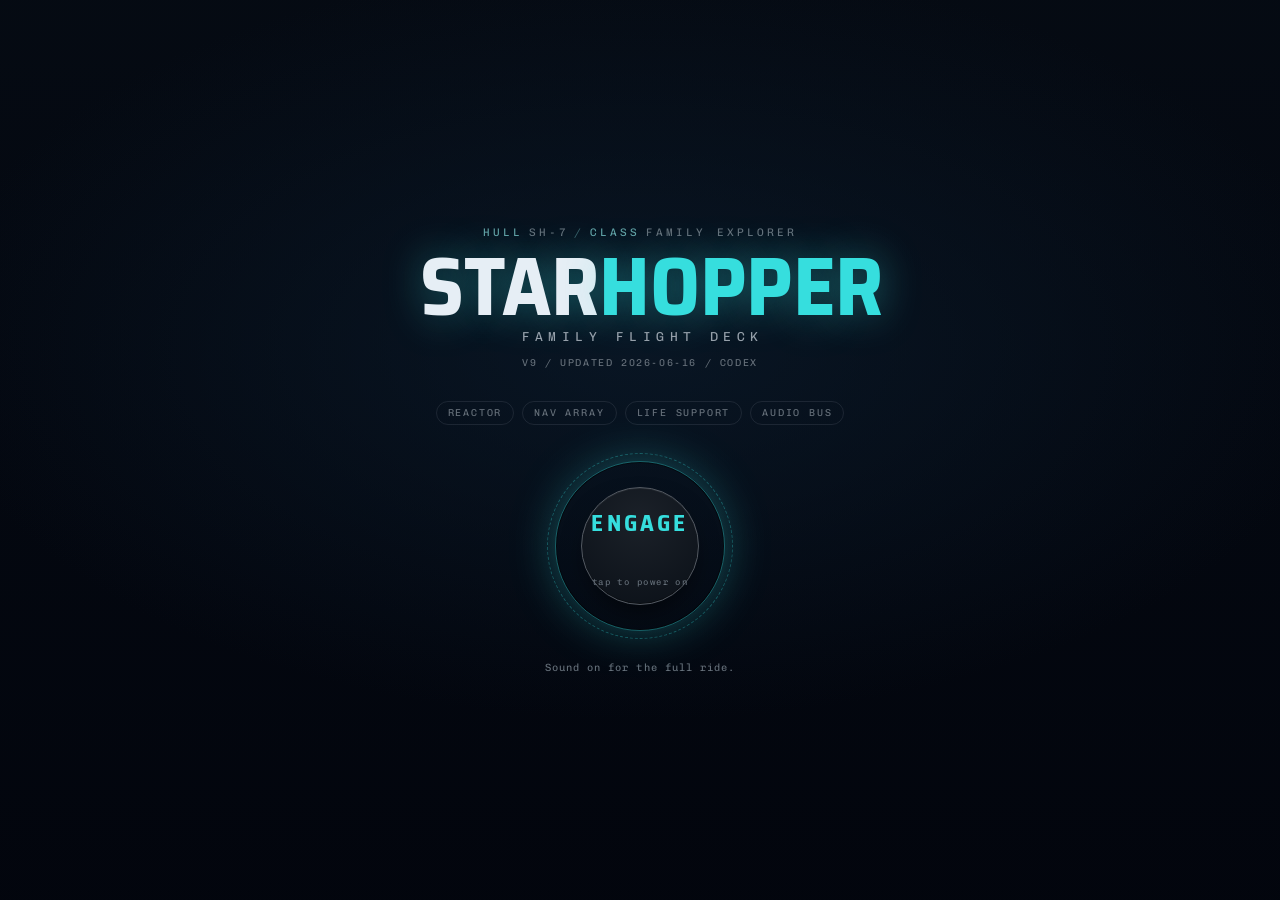
==== commit 9ad24e9d: "Make main audio CarPlay-safe" ====
--- a/index.html
+++ b/index.html
@@ -16,7 +16,7 @@
 <link rel="preconnect" href="https://fonts.googleapis.com" />
 <link rel="preconnect" href="https://fonts.gstatic.com" crossorigin />
 <link href="https://fonts.googleapis.com/css2?family=Chivo+Mono:wght@300;400;500;600&family=Saira+Semi+Condensed:wght@400;500;600;700&display=swap" rel="stylesheet" />
-<link rel="stylesheet" href="css/cockpit.css" />
+<link rel="stylesheet" href="css/cockpit.css?v=9" />
 </head>
 <body data-mode="cruise" data-booted="false" data-engine="off" data-shields="off" data-scanner="off">
 
@@ -26,6 +26,7 @@
     <div class="boot-stamp"><span>HULL</span> SH-7 <span class="dot">/</span> <span>CLASS</span> FAMILY EXPLORER</div>
     <h1 class="boot-brand">STAR<em>HOPPER</em></h1>
     <p class="boot-tagline">Family Flight Deck</p>
+    <p class="boot-meta" id="boot-meta" aria-label="Version information"></p>
     <div class="boot-checklist" id="boot-check" aria-hidden="true">
       <span data-k="reactor">REACTOR</span>
       <span data-k="nav">NAV ARRAY</span>
@@ -157,7 +158,7 @@
     <h3>Music &amp; sound</h3>
     <p>Music beds and sound effects from <a href="https://mixkit.co" target="_blank" rel="noopener">Mixkit</a>, used under the Mixkit Free License (free for personal &amp; commercial use, no attribution required). Robot voice synthesized locally with the macOS speech engine.</p>
     <h3>Built with</h3>
-    <p><a href="https://tonejs.github.io" target="_blank" rel="noopener">Tone.js</a> for the audio engine and live effects, <a href="https://gsap.com" target="_blank" rel="noopener">GSAP</a> for motion, HTML canvas for the scope. No frameworks.</p>
+    <p><a href="https://gsap.com" target="_blank" rel="noopener">GSAP</a> for motion, HTML audio for the soundtrack and effects, HTML canvas for the scope. No frameworks.</p>
     <p class="credits-foot">Fly safe. Look after your crew.</p>
   </div>
 </aside>
@@ -188,7 +189,6 @@
 
 <!-- libraries (vendored: works offline in the car) -->
 <script src="js/vendor/gsap.min.js"></script>
-<script src="js/vendor/Tone.js"></script>
-<script type="module" src="js/main.js?v=6"></script>
+<script type="module" src="js/main.js?v=9"></script>
 </body>
 </html>
--- a/css/cockpit.css
+++ b/css/cockpit.css
@@ -148,6 +148,16 @@
   font-size:13px; letter-spacing:.42em; text-transform:uppercase; color:var(--ink-dim);
   padding-left:.42em;
 }
+.boot-meta{
+  min-height:1.2em;
+  margin-top:12px;
+  font-size:10px;
+  letter-spacing:.16em;
+  line-height:1.45;
+  text-transform:uppercase;
+  color:var(--ink-faint);
+  overflow-wrap:anywhere;
+}
 .boot-checklist{
   display:flex; gap:8px; justify-content:center; flex-wrap:wrap; margin:30px 0 6px;
   font-size:10px; letter-spacing:.18em; color:var(--ink-faint);
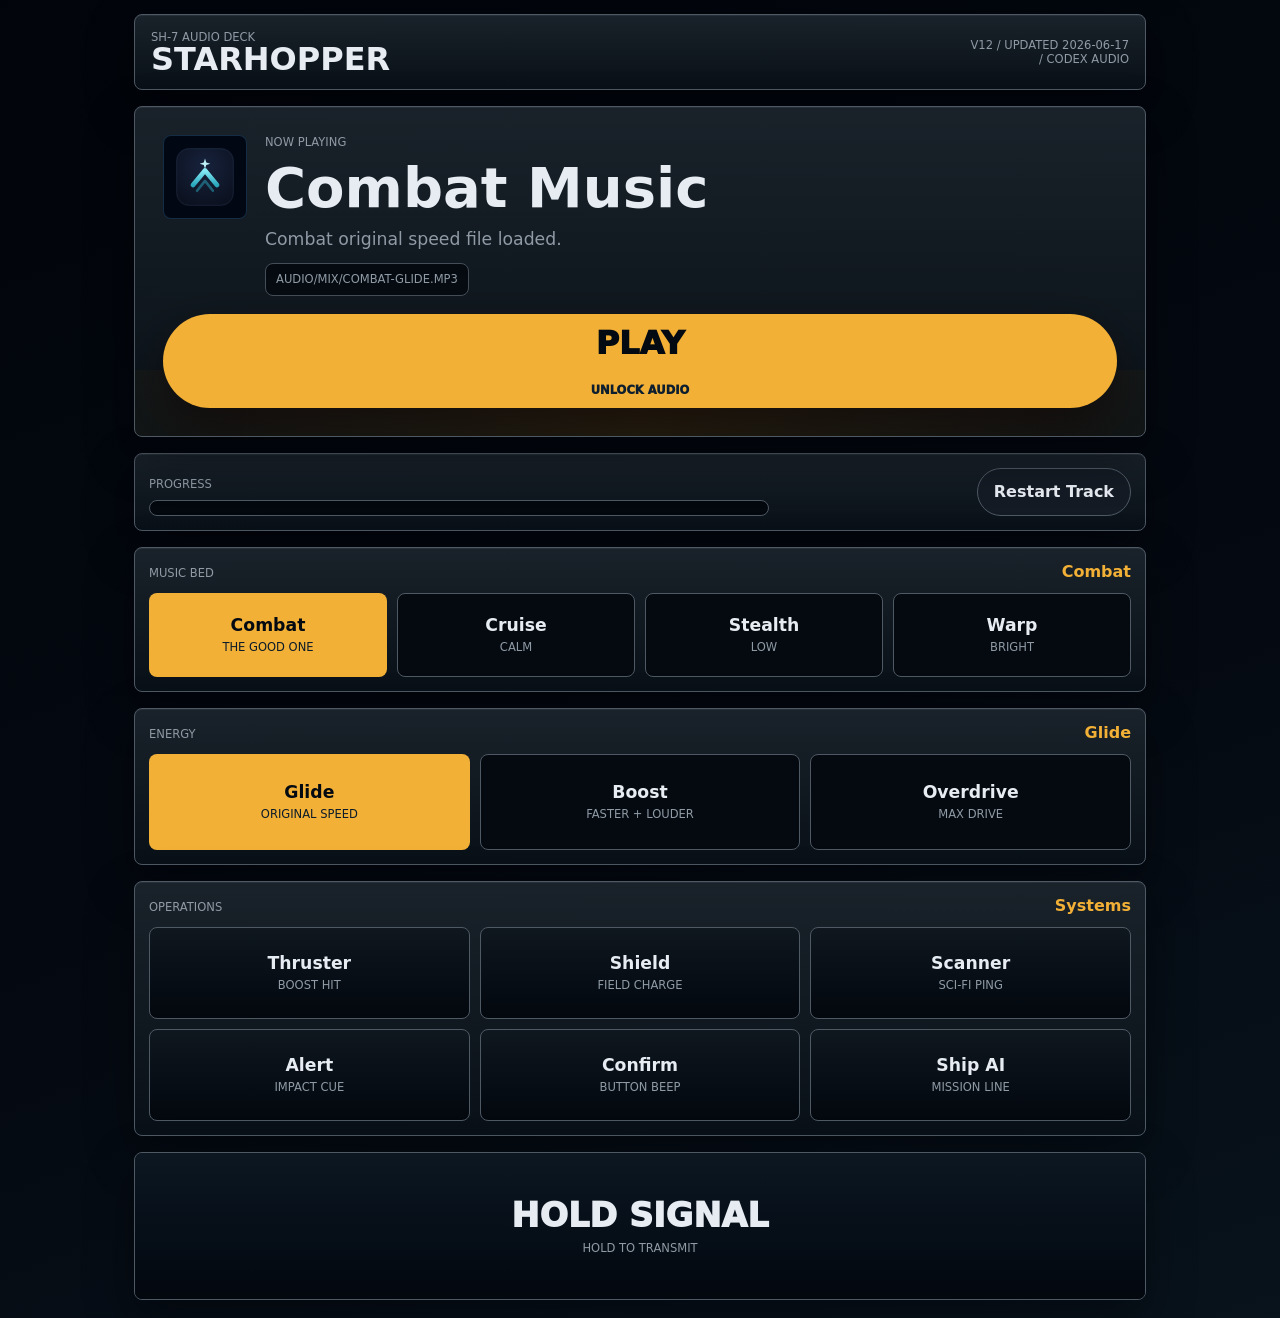
==== commit c9353b5f: "Rebuild Starhopper as audio-first deck" ====
--- a/index.html
+++ b/index.html
@@ -2,193 +2,121 @@
 <html lang="en">
 <head>
 <meta charset="utf-8" />
-<meta name="viewport" content="width=device-width, initial-scale=1, viewport-fit=cover, maximum-scale=1, user-scalable=no" />
-<meta name="theme-color" content="#0c1320" />
+<meta name="viewport" content="width=device-width, initial-scale=1, viewport-fit=cover" />
+<meta name="theme-color" content="#101824" />
 <meta name="apple-mobile-web-app-capable" content="yes" />
 <meta name="apple-mobile-web-app-status-bar-style" content="black-translucent" />
 <meta name="mobile-web-app-capable" content="yes" />
 <meta name="apple-mobile-web-app-title" content="STARHOPPER" />
-<meta name="description" content="STARHOPPER Flight Deck — a family starship cockpit for the road." />
-<title>STARHOPPER · Flight Deck</title>
+<meta name="description" content="STARHOPPER Audio Deck, a lightweight music-first starship controller for the road." />
+<title>STARHOPPER Audio Deck</title>
 <link rel="manifest" href="manifest.webmanifest" />
 <link rel="icon" type="image/svg+xml" href="img/icon.svg" />
 <link rel="apple-touch-icon" href="img/icon.svg" />
-<link rel="preconnect" href="https://fonts.googleapis.com" />
-<link rel="preconnect" href="https://fonts.gstatic.com" crossorigin />
-<link href="https://fonts.googleapis.com/css2?family=Chivo+Mono:wght@300;400;500;600&family=Saira+Semi+Condensed:wght@400;500;600;700&display=swap" rel="stylesheet" />
-<link rel="stylesheet" href="css/cockpit.css?v=9" />
+<link rel="stylesheet" href="css/cockpit.css?v=12" />
 </head>
-<body data-mode="cruise" data-booted="false" data-engine="off" data-shields="off" data-scanner="off">
-
-<!-- ============ BOOT / IGNITION ============ -->
-<div id="boot" aria-hidden="false">
-  <div class="boot-frame">
-    <div class="boot-stamp"><span>HULL</span> SH-7 <span class="dot">/</span> <span>CLASS</span> FAMILY EXPLORER</div>
-    <h1 class="boot-brand">STAR<em>HOPPER</em></h1>
-    <p class="boot-tagline">Family Flight Deck</p>
-    <p class="boot-meta" id="boot-meta" aria-label="Version information"></p>
-    <div class="boot-checklist" id="boot-check" aria-hidden="true">
-      <span data-k="reactor">REACTOR</span>
-      <span data-k="nav">NAV ARRAY</span>
-      <span data-k="life">LIFE SUPPORT</span>
-      <span data-k="audio">AUDIO BUS</span>
+<body>
+<main class="deck" id="deck" data-mode="combat" data-drive="glide" data-playing="false">
+  <header class="topbar">
+    <div>
+      <p class="kicker">SH-7 Audio Deck</p>
+      <h1>STARHOPPER</h1>
     </div>
-    <button id="engage" type="button" aria-label="Power on the flight deck">
-      <span class="engage-ring"></span>
-      <span class="engage-core">
-        <span class="engage-label">ENGAGE</span>
-        <span class="engage-sub">tap to power on</span>
-      </span>
-    </button>
-    <p class="boot-foot">Sound on for the full ride.</p>
-  </div>
-</div>
-
-<!-- ============ FLIGHT DECK ============ -->
-<main id="deck" inert>
-
-  <!-- ---- STATUS STRIP ---- -->
-  <header id="status">
-    <div class="sys-id">
-      <span class="sys-id-name">STARHOPPER</span>
-      <span class="sys-id-hull">SH-7</span>
-    </div>
-    <div class="sys-mode">
-      <span class="sys-mode-tag">FLIGHT MODE</span>
-      <span class="sys-mode-name" id="mode-name">CRUISE</span>
-    </div>
-    <div class="sys-tele">
-      <div class="meter" data-m="pwr"><span class="meter-cap">PWR</span><span class="meter-bar"><i></i></span></div>
-      <div class="meter" data-m="hull"><span class="meter-cap">HULL</span><span class="meter-bar"><i></i></span></div>
-    </div>
-    <div class="sys-actions">
-      <button id="btn-settings" class="ic-btn" type="button" aria-label="Settings"><span class="ic ic-gear"></span></button>
-      <button id="btn-mute" class="ic-btn" type="button" aria-label="Mute audio" aria-pressed="false"><span class="ic ic-sound"></span></button>
-      <button id="btn-credits" class="ic-btn" type="button" aria-label="Credits"><span class="ic ic-info">i</span></button>
-    </div>
+    <p class="version" id="version">v12 / updated 2026-06-17 / Codex Audio</p>
   </header>
 
-  <!-- ---- CANOPY / SCOPE ---- -->
-  <section id="canopy">
-    <canvas id="scope"></canvas>
-    <div class="canopy-frame" aria-hidden="true"></div>
-    <div class="canopy-hud">
-      <div class="hud-tl"><span class="lbl">HDG</span><span id="hud-heading">000</span></div>
-      <div class="hud-tr"><span class="lbl">RNG</span><span id="hud-range">12.0<em>au</em></span></div>
-      <div class="hud-bl"><span class="lbl">CONTACTS</span><span id="hud-contacts">0</span></div>
-      <div class="hud-br"><span class="lbl">SECTOR</span><span id="hud-sector">G-04</span></div>
+  <section class="now-panel" aria-labelledby="now-title">
+    <div class="mark-wrap"><img src="img/icon.svg" alt="" /></div>
+    <div class="now-copy">
+      <p class="kicker">Now Playing</p>
+      <h2 id="now-title">Combat Music</h2>
+      <p id="status" aria-live="polite">Actual combat bed loaded. Tap play to start.</p>
+      <p class="file-readout" id="file-readout">audio/mix/combat-glide.mp3</p>
     </div>
-    <div id="alert" role="status" aria-live="polite" data-show="false">
-      <span class="alert-ico"></span><span class="alert-text" id="alert-text"></span>
-    </div>
-    <aside id="throttle" aria-label="Throttle">
-      <span class="thr-cap">THR</span>
-      <div class="fader-track" id="thr-track">
-        <div class="fader-fill" id="thr-fill"></div>
-        <div class="fader-knob" id="thr-knob" tabindex="0" role="slider" aria-valuemin="0" aria-valuemax="100" aria-valuenow="55"></div>
-      </div>
-      <span class="thr-val" id="thr-val">55</span>
-    </aside>
+    <button class="play-button" id="play" type="button">
+      <span>Play</span>
+      <small>unlock audio</small>
+    </button>
   </section>
 
-  <!-- ---- MODE SELECTOR ---- -->
-  <nav id="modes" aria-label="Flight mode">
-    <span class="mode-indicator" id="mode-indicator"></span>
-    <button class="mode-btn" data-mode="cruise" type="button" aria-pressed="true"><span class="mode-glyph cruise"></span><span class="mode-tx">CRUISE</span></button>
-    <button class="mode-btn" data-mode="combat" type="button" aria-pressed="false"><span class="mode-glyph combat"></span><span class="mode-tx">COMBAT</span></button>
-    <button class="mode-btn" data-mode="stealth" type="button" aria-pressed="false"><span class="mode-glyph stealth"></span><span class="mode-tx">STEALTH</span></button>
-    <button class="mode-btn" data-mode="warp" type="button" aria-pressed="false"><span class="mode-glyph warp"></span><span class="mode-tx">WARP</span></button>
-  </nav>
-
-  <!-- ---- INSTRUMENT CONSOLE ---- -->
-  <section id="console">
-    <div class="switchbank" role="group" aria-label="Systems">
-      <button class="switch" data-system="engine" type="button" aria-pressed="false">
-        <span class="switch-led"></span>
-        <span class="switch-rocker"><i></i></span>
-        <span class="switch-label">ENGINE</span>
-      </button>
-      <button class="switch" data-system="shields" type="button" aria-pressed="false">
-        <span class="switch-led"></span>
-        <span class="switch-rocker"><i></i></span>
-        <span class="switch-label">SHIELDS</span>
-      </button>
-      <button class="switch" data-system="scanner" type="button" aria-pressed="false">
-        <span class="switch-led"></span>
-        <span class="switch-rocker"><i></i></span>
-        <span class="switch-label">SCANNER</span>
-      </button>
-    </div>
-    <div class="triggers" role="group" aria-label="Manual controls">
-      <button class="trigger" data-shot="thruster" type="button"><span class="trig-face"><span class="trig-glyph thruster"></span></span><span class="trig-label">THRUST</span></button>
-      <button class="trigger" data-shot="pulse" type="button"><span class="trig-face"><span class="trig-glyph pulse"></span></span><span class="trig-label">PULSE</span></button>
-      <button class="trigger" data-shot="missile" type="button"><span class="trig-face"><span class="trig-glyph missile"></span></span><span class="trig-label">MISSILE</span></button>
-      <button class="trigger" data-shot="dock" type="button"><span class="trig-face"><span class="trig-glyph dock"></span></span><span class="trig-label">DOCK</span></button>
+  <section class="transport-panel" aria-label="Music controls">
+    <div class="meter-row">
+      <div>
+        <p class="kicker">Progress</p>
+        <div class="progress"><i id="progress-bar"></i></div>
+      </div>
+      <button class="small-button" id="restart" type="button">Restart Track</button>
     </div>
   </section>
 
-  <!-- ---- SIGNAL TRIANGULATION ARRAY (hero) ---- -->
-  <section id="signal">
-    <div class="signal-head">
-      <span class="signal-title">SIGNAL ARRAY</span>
-      <div class="fx-readout" aria-hidden="true">
-        <span class="fx-chip" data-fx="filter">NOTE<i id="fx-filter">—</i></span>
-        <span class="fx-chip" data-fx="delay">ECHO<i id="fx-delay">—</i></span>
-        <span class="fx-chip" data-fx="crush">ZONE<i id="fx-crush">—</i></span>
-        <span class="fx-chip" data-fx="space">TIMBRE<i id="fx-space">—</i></span>
-      </div>
+  <section class="mode-panel" aria-label="Music mode">
+    <div class="section-head">
+      <p class="kicker">Music Bed</p>
+      <strong id="mode-label">Combat</strong>
     </div>
-    <div id="pad" aria-label="Signal triangulation pad. Drag to tune the signal.">
-      <canvas id="pad-canvas"></canvas>
-      <span class="node" data-node="delta" style="--nx:50%;--ny:14%"><i></i><b>DELTA</b></span>
-      <span class="node" data-node="sigma" style="--nx:15%;--ny:84%"><i></i><b>SIGMA</b></span>
-      <span class="node" data-node="omega" style="--nx:85%;--ny:84%"><i></i><b>OMEGA</b></span>
-      <div id="puck"><span class="puck-core"></span><span class="puck-ping"></span></div>
-      <span id="pad-hint">touch to play</span>
+    <div class="button-grid four">
+      <button type="button" class="mode-button" data-mode="combat" aria-pressed="true">
+        <span>Combat</span>
+        <small>the good one</small>
+      </button>
+      <button type="button" class="mode-button" data-mode="cruise" aria-pressed="false">
+        <span>Cruise</span>
+        <small>calm</small>
+      </button>
+      <button type="button" class="mode-button" data-mode="stealth" aria-pressed="false">
+        <span>Stealth</span>
+        <small>low</small>
+      </button>
+      <button type="button" class="mode-button" data-mode="warp" aria-pressed="false">
+        <span>Warp</span>
+        <small>bright</small>
+      </button>
     </div>
   </section>
+
+  <section class="drive-panel" aria-label="Drive energy">
+    <div class="section-head">
+      <p class="kicker">Energy</p>
+      <strong id="drive-label">Glide</strong>
+    </div>
+    <div class="button-grid three">
+      <button type="button" class="drive-button" data-drive="glide" aria-pressed="true">
+        <span>Glide</span>
+        <small>original speed</small>
+      </button>
+      <button type="button" class="drive-button" data-drive="boost" aria-pressed="false">
+        <span>Boost</span>
+        <small>faster + louder</small>
+      </button>
+      <button type="button" class="drive-button" data-drive="overdrive" aria-pressed="false">
+        <span>Overdrive</span>
+        <small>max drive</small>
+      </button>
+    </div>
+  </section>
+
+  <section class="ops-panel" aria-label="Ship operation sounds">
+    <div class="section-head">
+      <p class="kicker">Operations</p>
+      <strong>Systems</strong>
+    </div>
+    <div class="button-grid six">
+      <button type="button" class="op-button" data-op="boost"><span>Thruster</span><small>boost hit</small></button>
+      <button type="button" class="op-button" data-op="shield"><span>Shield</span><small>field charge</small></button>
+      <button type="button" class="op-button" data-op="scan"><span>Scanner</span><small>sci-fi ping</small></button>
+      <button type="button" class="op-button" data-op="alert"><span>Alert</span><small>impact cue</small></button>
+      <button type="button" class="op-button" data-op="confirm"><span>Confirm</span><small>button beep</small></button>
+      <button type="button" class="op-button" data-op="voice"><span>Ship AI</span><small>mission line</small></button>
+    </div>
+  </section>
+
+  <section class="signal-panel" aria-label="Hold signal">
+    <button type="button" class="signal-button" id="signal">
+      <span>Hold Signal</span>
+      <small>hold to transmit</small>
+    </button>
+  </section>
 </main>
-
-<!-- ============ CREDITS ============ -->
-<aside id="credits" data-show="false" aria-hidden="true">
-  <div class="credits-card">
-    <button class="credits-close" id="credits-close" type="button" aria-label="Close">close</button>
-    <h2>STARHOPPER</h2>
-    <p class="credits-lead">A family flight deck for the road. Built to be played, not watched.</p>
-    <h3>Music &amp; sound</h3>
-    <p>Music beds and sound effects from <a href="https://mixkit.co" target="_blank" rel="noopener">Mixkit</a>, used under the Mixkit Free License (free for personal &amp; commercial use, no attribution required). Robot voice synthesized locally with the macOS speech engine.</p>
-    <h3>Built with</h3>
-    <p><a href="https://gsap.com" target="_blank" rel="noopener">GSAP</a> for motion, HTML audio for the soundtrack and effects, HTML canvas for the scope. No frameworks.</p>
-    <p class="credits-foot">Fly safe. Look after your crew.</p>
-  </div>
-</aside>
-
-<!-- ============ SETTINGS ============ -->
-<aside id="settings" data-show="false" aria-hidden="true">
-  <div class="settings-card">
-    <button class="credits-close" id="settings-close" type="button" aria-label="Close">close</button>
-    <h2 class="settings-h">DECK SETTINGS</h2>
-    <button class="set-switch" id="sw-events" type="button" aria-pressed="false">
-      <span class="switch-led"></span>
-      <span class="set-switch-label">Random events <em>mission hails &amp; voice</em></span>
-      <span class="switch-rocker"><i></i></span>
-    </button>
-    <button class="set-switch" id="sw-music" type="button" aria-pressed="false">
-      <span class="switch-led"></span>
-      <span class="set-switch-label">Music only <em>mute instruments &amp; voice</em></span>
-      <span class="switch-rocker"><i></i></span>
-    </button>
-    <button class="set-switch" id="sw-bright" type="button" aria-pressed="false">
-      <span class="switch-led"></span>
-      <span class="set-switch-label">Bright mode <em>high contrast for sunlight</em></span>
-      <span class="switch-rocker"><i></i></span>
-    </button>
-    <p class="set-note">Music Only keeps the cinematic soundtrack and silences the engine, effects, and announcements.</p>
-  </div>
-</aside>
-
-<!-- libraries (vendored: works offline in the car) -->
-<script src="js/vendor/gsap.min.js"></script>
-<script type="module" src="js/main.js?v=9"></script>
+<script src="js/main.js?v=12"></script>
 </body>
 </html>
--- a/css/cockpit.css
+++ b/css/cockpit.css
@@ -1,545 +1,434 @@
-/* ============================================================
-   STARHOPPER · Flight Deck
-   Material instrument cockpit. Per-mode accent re-lights the
-   whole deck via animatable @property custom props.
-   ============================================================ */
-
-/* ---- animatable theme tokens (enable smooth mode re-lighting) ---- */
-@property --accent      { syntax: "<color>"; inherits: true; initial-value: oklch(0.82 0.13 195); }
-@property --accent-deep { syntax: "<color>"; inherits: true; initial-value: oklch(0.55 0.11 200); }
-@property --accent-ink  { syntax: "<color>"; inherits: true; initial-value: oklch(0.88 0.10 195); }
-@property --glow        { syntax: "<color>"; inherits: true; initial-value: oklch(0.82 0.13 195 / 0.45); }
-@property --ambient     { syntax: "<number>"; inherits: true; initial-value: 0; }
-@property --warm        { syntax: "<number>"; inherits: true; initial-value: 0; }
-
-:root{
-  --hull:    oklch(0.145 0.021 256);
-  --hull-2:  oklch(0.118 0.022 260);
-  --panel:   oklch(0.205 0.018 256);
-  --panel-2: oklch(0.245 0.017 256);
-  --panel-lo:oklch(0.175 0.018 256);
-  --bezel:   oklch(0.315 0.016 256);
-  --bezel-hi:oklch(0.46 0.015 256);
-  --hair:    oklch(0.72 0.02 256 / 0.14);
-  --hair-2:  oklch(0.78 0.02 256 / 0.26);
-  --ink:     oklch(0.945 0.012 245);
-  --ink-dim: oklch(0.70 0.018 250);
-  --ink-faint:oklch(0.54 0.02 252);
-  --ok:      oklch(0.84 0.14 162);
-
-  --font-display:"Saira Semi Condensed", "Arial Narrow", system-ui, sans-serif;
-  --font-mono:"Chivo Mono", ui-monospace, "SF Mono", Menlo, monospace;
-
-  --r-lg:18px; --r-md:13px; --r-sm:9px;
-  --emboss: inset 0 1px 0 oklch(0.99 0 0 / 0.06), inset 0 -1px 0 oklch(0 0 0 / 0.42);
-  --emboss-deep: inset 0 2px 5px oklch(0 0 0 / 0.55), inset 0 1px 0 oklch(0.99 0 0 / 0.05);
-  --lift: 0 10px 26px -14px oklch(0 0 0 / 0.7), 0 2px 0 oklch(0 0 0 / 0.4);
-}
-
-/* ---- per-mode theme ---- */
-body[data-mode="cruise"]{
-  --accent: oklch(0.82 0.13 195); --accent-deep: oklch(0.52 0.11 200);
-  --accent-ink: oklch(0.90 0.09 195); --glow: oklch(0.82 0.13 195 / 0.42);
-  --ambient: 0.04; --warm: 0;
-}
-body[data-mode="combat"]{
-  --accent: oklch(0.82 0.15 79); --accent-deep: oklch(0.56 0.13 64);
-  --accent-ink: oklch(0.90 0.11 82); --glow: oklch(0.83 0.15 76 / 0.5);
-  --ambient: 0.02; --warm: 1;
-}
-body[data-mode="stealth"]{
-  --accent: oklch(0.68 0.12 278); --accent-deep: oklch(0.44 0.10 280);
-  --accent-ink: oklch(0.80 0.10 280); --glow: oklch(0.66 0.12 280 / 0.34);
-  --ambient: 0.5; --warm: 0;
-}
-body[data-mode="warp"]{
-  --accent: oklch(0.76 0.17 300); --accent-deep: oklch(0.55 0.16 300);
-  --accent-ink: oklch(0.88 0.12 300); --glow: oklch(0.78 0.18 300 / 0.55);
-  --ambient: 0.08; --warm: 0;
-}
-body{
-  transition: --accent .7s cubic-bezier(.22,1,.36,1), --accent-deep .7s cubic-bezier(.22,1,.36,1),
-              --accent-ink .7s ease, --glow .7s ease, --ambient .7s ease, --warm .7s ease;
-}
-
-/* ---- bright / sunlight mode ---- */
-body[data-theme="bright"]{
-  --hull:    oklch(0.96 0.006 256);
-  --hull-2:  oklch(0.92 0.008 256);
-  --panel:   oklch(0.88 0.009 256);
-  --panel-2: oklch(0.84 0.010 256);
-  --panel-lo:oklch(0.90 0.007 256);
-  --bezel:   oklch(0.72 0.013 256);
-  --bezel-hi:oklch(0.55 0.016 256);
-  --hair:    oklch(0.30 0.015 256 / 0.18);
-  --hair-2:  oklch(0.24 0.015 256 / 0.32);
-  --ink:     oklch(0.12 0.026 256);
-  --ink-dim: oklch(0.32 0.020 252);
-  --ink-faint:oklch(0.52 0.018 252);
-  background:
-    radial-gradient(120% 90% at 50% -10%, oklch(0.88 0.04 220 / 0.4), transparent 55%),
-    radial-gradient(140% 120% at 50% 120%, color-mix(in oklab, var(--accent-deep) 10%, transparent), transparent 60%),
-    linear-gradient(180deg, var(--hull) 0%, var(--hull-2) 100%);
-}
-body[data-theme="bright"]::after{
-  background:radial-gradient(125% 108% at 50% 40%, transparent 60%, oklch(0.70 0.01 260 / 0.18) 100%);
-  opacity:0.3;
-}
-body[data-theme="bright"] #canopy{
-  background:linear-gradient(180deg, oklch(0.78 0.04 225) 0%, oklch(0.88 0.025 240) 100%);
-}
-
-*,*::before,*::after{ box-sizing:border-box; margin:0; padding:0; -webkit-tap-highlight-color:transparent; }
-
-html,body{ height:100%; }
-body{
-  font-family:var(--font-mono);
-  color:var(--ink);
-  background:
-    radial-gradient(120% 90% at 50% -10%, oklch(0.24 0.04 255 / 0.55), transparent 55%),
-    radial-gradient(140% 120% at 50% 120%, color-mix(in oklab, var(--accent-deep) 18%, transparent), transparent 60%),
-    linear-gradient(180deg, var(--hull) 0%, var(--hull-2) 100%);
-  background-attachment:fixed;
-  overflow:hidden;
-  overscroll-behavior:none;
-  -webkit-user-select:none; user-select:none;
-  touch-action:manipulation;
-}
-/* subtle edge vignette; stealth deepens it for the "running silent" dim */
-body::after{
-  content:""; position:fixed; inset:0; z-index:40; pointer-events:none;
-  background:radial-gradient(125% 108% at 50% 40%, transparent 48%, oklch(0.07 0.02 262 / 0.62) 100%);
-  opacity:calc(0.5 + var(--ambient)*1.0);
-  transition:opacity .7s ease, background .7s ease;
-}
-body[data-mode="stealth"]::after{
-  background:radial-gradient(125% 108% at 50% 40%, oklch(0.06 0.02 262 / 0.4) 24%, oklch(0.04 0.02 262 / 0.9) 100%);
-}
-
-a{ color:var(--accent-ink); }
-button{ font-family:inherit; color:inherit; background:none; border:none; cursor:pointer; }
-
-/* =================== BOOT / IGNITION =================== */
-#boot{
-  position:fixed; inset:0; z-index:100;
-  display:grid; place-items:center;
-  padding:32px;
-  background:
-    radial-gradient(80% 60% at 50% 38%, oklch(0.22 0.04 250 / 0.7), transparent 70%),
-    linear-gradient(180deg, var(--hull) 0%, var(--hull-2) 100%);
-  transition:opacity .8s ease, visibility .8s;
-}
-body[data-booted="true"] #boot{ opacity:0; visibility:hidden; pointer-events:none; }
-.boot-frame{ text-align:center; max-width:440px; width:100%; }
-.boot-stamp{
-  font-size:11px; letter-spacing:.28em; color:var(--ink-faint);
-  display:flex; gap:.5em; justify-content:center; align-items:center; flex-wrap:wrap;
-}
-.boot-stamp span{ color:var(--accent-ink); opacity:.65; }
-.boot-stamp .dot{ opacity:.35; }
-.boot-brand{
-  font-family:var(--font-display); font-weight:700; font-size:clamp(40px,12.8vw,82px);
-  line-height:.92; letter-spacing:-.005em; margin:.12em 0 .06em; white-space:nowrap;
-  color:var(--ink);
-  text-shadow:0 0 40px var(--glow);
-}
-.boot-brand em{ font-style:normal; color:var(--accent); }
-.boot-tagline{
-  font-size:13px; letter-spacing:.42em; text-transform:uppercase; color:var(--ink-dim);
-  padding-left:.42em;
-}
-.boot-meta{
-  min-height:1.2em;
-  margin-top:12px;
-  font-size:10px;
-  letter-spacing:.16em;
-  line-height:1.45;
-  text-transform:uppercase;
-  color:var(--ink-faint);
-  overflow-wrap:anywhere;
-}
-.boot-checklist{
-  display:flex; gap:8px; justify-content:center; flex-wrap:wrap; margin:30px 0 6px;
-  font-size:10px; letter-spacing:.18em; color:var(--ink-faint);
-}
-.boot-checklist span{
-  border:1px solid var(--hair); border-radius:100px; padding:5px 11px;
-  position:relative; transition:color .3s, border-color .3s, background .3s;
-}
-.boot-checklist span.ok{
-  color:var(--accent-ink); border-color:color-mix(in oklab,var(--accent) 50%, transparent);
-  background:color-mix(in oklab,var(--accent) 12%, transparent);
-}
-.boot-checklist span.ok::before{ content:"✓ "; }
-
-#engage{
-  margin:36px auto 0; display:grid; place-items:center;
-  width:170px; height:170px; position:relative;
-}
-.engage-ring{
-  position:absolute; inset:0; border-radius:50%;
-  border:1px solid color-mix(in oklab,var(--accent) 40%, transparent);
-  box-shadow:0 0 0 1px oklch(0 0 0 /.5) inset, 0 0 50px -6px var(--glow);
-}
-.engage-ring::before{
-  content:""; position:absolute; inset:-9px; border-radius:50%;
-  border:1px dashed color-mix(in oklab,var(--accent) 30%, transparent);
-  animation:spin 18s linear infinite;
-}
-.engage-core{
-  width:118px; height:118px; border-radius:50%;
-  display:grid; place-items:center; gap:2px; text-align:center;
-  background:
-    radial-gradient(120% 120% at 50% 28%, var(--panel-2), var(--panel-lo) 70%, var(--hull) 100%);
-  border:1px solid var(--bezel-hi);
-  box-shadow:var(--emboss), 0 12px 30px -12px oklch(0 0 0/.8);
-  transition:transform .12s ease, box-shadow .3s;
-}
-.engage-label{ font-family:var(--font-display); font-weight:700; font-size:23px; letter-spacing:.14em; color:var(--accent); }
-.engage-sub{ font-size:9px; letter-spacing:.16em; color:var(--ink-faint); }
-#engage:active .engage-core{ transform:scale(.95); box-shadow:var(--emboss-deep); }
-.boot-foot{ margin-top:30px; font-size:10.5px; letter-spacing:.1em; color:var(--ink-faint); }
-
-@keyframes spin{ to{ transform:rotate(360deg); } }
-
-/* =================== DECK GRID =================== */
-#deck{
-  position:fixed; inset:0; z-index:1;
-  display:grid;
-  grid-template-rows:auto minmax(120px,1fr) auto auto minmax(176px,1.22fr);
-  gap:clamp(7px,1.7vw,12px);
-  padding:max(9px,env(safe-area-inset-top)) clamp(10px,3.2vw,18px) max(11px,env(safe-area-inset-bottom));
-  opacity:0;
-}
-body[data-booted="true"] #deck{ opacity:1; transition:opacity .6s ease .15s; }
-
-/* shared panel material */
-.panel, #status, #console, #signal, #modes{
-  background:
-    linear-gradient(180deg, color-mix(in oklab,var(--panel-2) 92%, var(--accent) 2%) 0%, var(--panel) 42%, var(--panel-lo) 100%);
-  border:1px solid var(--bezel);
-  border-radius:var(--r-md);
-  box-shadow:var(--emboss), var(--lift);
-  position:relative;
-}
-.panel::before, #console::before, #signal::before, #status::before{
-  content:""; position:absolute; inset:0; border-radius:inherit; pointer-events:none;
-  background:linear-gradient(115deg, oklch(1 0 0 /.05), transparent 30%, transparent 70%, oklch(0 0 0 /.18));
-}
-
-/* =================== STATUS STRIP =================== */
-#status{
-  display:grid; grid-template-columns:auto 1fr auto; align-items:center;
-  gap:8px; padding:7px 10px; min-height:46px; overflow:hidden;
-}
-.sys-id{ display:flex; flex-direction:column; line-height:1; }
-.sys-id-name{ font-family:var(--font-display); font-weight:600; font-size:14px; letter-spacing:.05em; }
-.sys-id-hull{ font-size:8.5px; letter-spacing:.26em; color:var(--accent-ink); opacity:.8; margin-top:3px; }
-.sys-mode{ display:none; }
-.sys-tele{ display:flex; gap:7px; align-items:center; justify-self:end; }
-.meter{ display:flex; align-items:center; gap:4px; }
-.meter-cap{ font-size:8px; letter-spacing:.08em; color:var(--ink-faint); }
-.meter-bar{ width:26px; height:5px; border-radius:3px; background:var(--panel-lo); box-shadow:var(--emboss-deep); overflow:hidden; position:relative; }
-.meter-bar i{
-  position:absolute; inset:0; right:auto; width:50%;
-  background:linear-gradient(90deg, var(--accent-deep), var(--accent));
-  box-shadow:0 0 8px -1px var(--glow);
-  border-radius:3px; transition:width .5s cubic-bezier(.22,1,.36,1);
-}
-.meter[data-m="hull"] i{ background:linear-gradient(90deg, oklch(.5 .12 162), var(--ok)); box-shadow:0 0 8px -2px oklch(.84 .14 162/.5); }
-.sys-actions{ display:flex; gap:6px; }
-.ic-btn{
-  width:32px; height:32px; border-radius:9px; display:grid; place-items:center;
-  border:1px solid var(--bezel); background:linear-gradient(180deg,var(--panel-2),var(--panel-lo));
-  box-shadow:var(--emboss); color:var(--ink-dim); transition:transform .12s, color .2s, box-shadow .2s;
-}
-.ic-btn:active{ transform:translateY(1px) scale(.96); box-shadow:var(--emboss-deep); }
-.ic-info{ font-family:var(--font-display); font-style:italic; font-weight:600; font-size:15px; }
-.ic-sound{ width:15px; height:15px; position:relative; }
-.ic-sound::before{ content:""; position:absolute; left:0; top:4px; width:6px; height:7px; background:currentColor; clip-path:polygon(0 0,55% 0,100% -35%,100% 135%,55% 100%,0 100%); border-radius:1px; }
-.ic-sound::after{ content:""; position:absolute; right:0; top:2px; width:8px; height:11px; border:1.6px solid currentColor; border-left:none; border-radius:0 9px 9px 0; opacity:.85; }
-#btn-mute[aria-pressed="true"]{ color:oklch(.7 .15 28); }
-#btn-mute[aria-pressed="true"] .ic-sound::after{ opacity:.2; }
-.ic-gear{ width:16px; height:14px; position:relative; }
-.ic-gear::before{ content:""; position:absolute; inset:0;
-  background-image:linear-gradient(currentColor,currentColor),linear-gradient(currentColor,currentColor),linear-gradient(currentColor,currentColor);
-  background-size:100% 1.6px; background-repeat:no-repeat; background-position:0 1px,0 7px,0 13px; }
-.ic-gear::after{ content:""; position:absolute; width:4px; height:4px; border-radius:50%; background:currentColor; left:10px; top:0; box-shadow:-7px 6px 0 currentColor,-1px 12px 0 currentColor; }
-
-/* =================== CANOPY / SCOPE =================== */
-#canopy{
-  position:relative; border-radius:var(--r-lg); overflow:hidden;
-  border:1px solid var(--bezel);
-  background:
-    radial-gradient(120% 90% at 50% 8%, oklch(0.20 0.035 250 / .8), transparent 60%),
-    linear-gradient(180deg, var(--hull-2), oklch(0.10 0.02 260));
-  box-shadow:var(--emboss-deep), 0 14px 34px -18px oklch(0 0 0/.8);
-}
-#scope{ position:absolute; inset:0; width:100%; height:100%; display:block; }
-.canopy-frame{
-  position:absolute; inset:0; border-radius:var(--r-lg); pointer-events:none; z-index:3;
-  box-shadow:inset 0 0 0 1px var(--hair), inset 0 0 60px -10px oklch(0 0 0/.9);
-  background:linear-gradient(180deg, oklch(1 0 0/.04), transparent 14%);
-}
-.canopy-hud{
-  position:absolute; inset:0; z-index:4; pointer-events:none;
-  font-size:10px; letter-spacing:.14em; color:var(--accent-ink);
-}
-.canopy-hud > div{ position:absolute; display:flex; flex-direction:column; gap:2px; padding:10px 12px; }
-.canopy-hud .lbl{ font-size:8px; letter-spacing:.2em; color:var(--ink-faint); }
-.canopy-hud span:not(.lbl){ text-shadow:0 0 10px var(--glow); }
-.canopy-hud em{ font-style:normal; font-size:8px; color:var(--ink-faint); margin-left:2px; }
-.hud-tl{ top:0; left:0; } .hud-tr{ top:0; right:52px; align-items:flex-end; }
-.hud-bl{ bottom:0; left:0; } .hud-br{ bottom:0; right:46px; align-items:flex-end; }
-
-#alert{
-  position:absolute; left:50%; top:14px; transform:translate(-50%,-130%);
-  z-index:6; display:flex; align-items:center; gap:9px;
-  padding:8px 15px 8px 11px; border-radius:100px; max-width:84%;
-  background:linear-gradient(180deg, color-mix(in oklab,var(--accent) 22%, var(--panel-2)), var(--panel-lo));
-  border:1px solid color-mix(in oklab,var(--accent) 55%, transparent);
-  box-shadow:0 8px 24px -8px oklch(0 0 0/.8), 0 0 22px -6px var(--glow);
-  opacity:0; transition:transform .55s cubic-bezier(.22,1,.36,1), opacity .4s;
-}
-#alert[data-show="true"]{ transform:translate(-50%,0); opacity:1; }
-.alert-ico{ width:16px; height:16px; flex:0 0 auto; border-radius:50%; position:relative;
-  background:radial-gradient(circle at 50% 38%, var(--accent), var(--accent-deep)); box-shadow:0 0 12px -2px var(--glow); }
-.alert-ico::after{ content:"!"; position:absolute; inset:0; display:grid; place-items:center; font-family:var(--font-display); font-weight:700; font-size:11px; color:oklch(.12 .02 260); }
-.alert-text{ font-size:11.5px; letter-spacing:.06em; color:var(--ink); line-height:1.15; }
-
-/* throttle fader */
-#throttle{
-  position:absolute; right:9px; top:10px; bottom:10px; z-index:5;
-  width:40px; display:flex; flex-direction:column; align-items:center; gap:5px;
-}
-.thr-cap{ display:none; }
-.thr-val{ font-size:10px; color:var(--accent-ink); font-variant-numeric:tabular-nums; }
-.fader-track{
-  flex:1; width:14px; border-radius:100px; position:relative;
-  background:linear-gradient(180deg, var(--panel-lo), oklch(0.10 0.02 260));
-  box-shadow:var(--emboss-deep); border:1px solid var(--bezel);
-}
-.fader-fill{
-  position:absolute; left:1px; right:1px; bottom:1px; border-radius:100px; height:45%;
-  background:linear-gradient(180deg, var(--accent), var(--accent-deep));
-  box-shadow:0 0 14px -3px var(--glow); transition:height .08s linear;
-}
-.fader-knob{
-  position:absolute; left:50%; width:30px; height:22px; border-radius:7px;
-  bottom:45%; translate:-50% 50%;
-  background:
-    repeating-linear-gradient(0deg, var(--bezel-hi) 0 1px, transparent 1px 3px),
-    linear-gradient(180deg, var(--panel-2), var(--panel-lo));
-  border:1px solid var(--bezel-hi);
-  box-shadow:var(--emboss), 0 5px 12px -5px oklch(0 0 0/.8);
-  touch-action:none; cursor:grab;
-}
-.fader-knob::after{ content:""; position:absolute; left:5px; right:5px; top:50%; height:2px; transform:translateY(-50%); border-radius:2px; background:var(--accent); box-shadow:0 0 8px -1px var(--glow); }
-.fader-knob:active{ cursor:grabbing; }
-
-/* =================== MODE SELECTOR =================== */
-#modes{
-  display:grid; grid-template-columns:repeat(4,1fr); align-items:stretch;
-  padding:5px; gap:0; position:relative; min-height:58px;
-}
-.mode-indicator{
-  position:absolute; top:5px; bottom:5px; left:5px; width:calc(25% - 2.5px); z-index:0;
-  border-radius:9px;
-  background:linear-gradient(180deg, color-mix(in oklab,var(--accent) 26%, var(--panel-2)), color-mix(in oklab,var(--accent-deep) 30%, var(--panel-lo)));
-  border:1px solid color-mix(in oklab,var(--accent) 55%, transparent);
-  box-shadow:0 0 20px -6px var(--glow), var(--emboss);
-  transition:transform .5s cubic-bezier(.16,1,.3,1);
-}
-.mode-btn{
-  position:relative; z-index:1; display:flex; flex-direction:column; align-items:center; justify-content:center; gap:5px;
-  padding:7px 2px; border-radius:9px; color:var(--ink-faint);
-  transition:color .35s ease, transform .12s;
-}
-.mode-btn[aria-pressed="true"]{ color:var(--ink); }
-.mode-btn:active{ transform:scale(.95); }
-.mode-tx{ font-family:var(--font-display); font-weight:600; font-size:11px; letter-spacing:.12em; }
-.mode-glyph{ width:18px; height:18px; position:relative; color:currentColor; opacity:.9; }
-.mode-btn[aria-pressed="true"] .mode-glyph{ color:var(--accent); filter:drop-shadow(0 0 6px var(--glow)); }
-/* glyphs (pure CSS) */
-.mode-glyph.cruise{ width:13px; height:13px; border-top:2.4px solid currentColor; border-right:2.4px solid currentColor; transform:translateY(2px) rotate(-45deg); }
-.mode-glyph.combat{ border:2.2px solid currentColor; border-radius:50%; }
-.mode-glyph.combat::after{ content:""; position:absolute; inset:0; margin:auto; width:3px; height:3px; border-radius:50%; background:currentColor; }
-.mode-glyph.stealth{ border-radius:50%; box-shadow:inset -4px -1.5px 0 0 currentColor; }
-.mode-glyph.warp{ background:currentColor; clip-path:polygon(50% 0,59% 41%,100% 50%,59% 59%,50% 100%,41% 59%,0 50%,41% 41%); }
-
-/* =================== INSTRUMENT CONSOLE =================== */
-#console{
-  display:grid; grid-template-columns:1fr 1fr; gap:clamp(8px,2.4vw,14px);
-  padding:11px clamp(10px,3vw,15px);
-}
-.switchbank{ display:flex; flex-direction:column; gap:8px; justify-content:space-between; }
-.switch{
-  display:grid; grid-template-columns:14px 46px 1fr; align-items:center; gap:10px;
-  padding:7px 9px; border-radius:var(--r-sm);
-  background:linear-gradient(180deg, var(--panel-2), var(--panel-lo));
-  border:1px solid var(--bezel); box-shadow:var(--emboss);
-  transition:border-color .3s, box-shadow .3s;
-}
-.switch-led{
-  width:9px; height:9px; border-radius:50%;
-  background:radial-gradient(circle at 40% 35%, oklch(.4 .02 260), oklch(.18 .02 260));
-  box-shadow:inset 0 1px 1px oklch(0 0 0/.6); transition:all .3s;
-}
-.switch-rocker{
-  width:46px; height:24px; border-radius:7px; position:relative;
-  background:linear-gradient(180deg, oklch(.12 .02 260), var(--panel-lo));
-  box-shadow:var(--emboss-deep); border:1px solid var(--bezel);
-}
-.switch-rocker i{
-  position:absolute; top:2px; left:2px; width:20px; height:18px; border-radius:5px;
-  background:repeating-linear-gradient(90deg,var(--bezel-hi) 0 1px,transparent 1px 3px), linear-gradient(180deg,var(--panel-2),var(--panel-lo));
-  border:1px solid var(--bezel-hi); box-shadow:var(--emboss),0 3px 6px -3px oklch(0 0 0/.7);
-  transition:transform .26s cubic-bezier(.22,1.4,.4,1);
-}
-.switch-label{ font-size:10px; letter-spacing:.14em; color:var(--ink-dim); justify-self:start; }
-.switch[aria-pressed="true"]{ border-color:color-mix(in oklab,var(--accent) 45%, var(--bezel)); }
-.switch[aria-pressed="true"] .switch-rocker i{ transform:translateX(22px); }
-.switch[aria-pressed="true"] .switch-rocker{ background:linear-gradient(180deg, color-mix(in oklab,var(--accent-deep) 40%, oklch(.12 .02 260)), var(--panel-lo)); }
-.switch[aria-pressed="true"] .switch-led{
-  background:radial-gradient(circle at 40% 35%, var(--accent-ink), var(--accent-deep));
-  box-shadow:0 0 10px 0 var(--glow), 0 0 3px var(--accent);
-}
-.switch[aria-pressed="true"] .switch-label{ color:var(--ink); }
-
-.triggers{ display:grid; grid-template-columns:repeat(2,1fr); grid-auto-rows:1fr; gap:7px; }
-.trigger{
-  display:flex; flex-direction:column; align-items:center; justify-content:center; gap:7px;
-  border-radius:var(--r-sm); padding:8px 4px;
-  background:
-    radial-gradient(120% 80% at 50% 18%, var(--panel-2), var(--panel-lo) 75%);
-  border:1px solid var(--bezel); box-shadow:var(--emboss), 0 6px 14px -8px oklch(0 0 0/.7);
-  transition:transform .1s, box-shadow .15s, border-color .2s;
-}
-.trigger:active{ transform:translateY(2px) scale(.97); box-shadow:var(--emboss-deep); border-color:color-mix(in oklab,var(--accent) 50%, var(--bezel)); }
-.trigger.fire{ border-color:color-mix(in oklab,var(--accent) 70%, transparent); box-shadow:0 0 20px -4px var(--glow), var(--emboss-deep); }
-.trig-face{
-  width:34px; height:34px; border-radius:50%; display:grid; place-items:center;
-  background:radial-gradient(circle at 50% 32%, var(--panel-2), oklch(.12 .02 260));
-  border:1px solid var(--bezel-hi); box-shadow:var(--emboss-deep);
-}
-.trig-glyph{ width:15px; height:15px; color:var(--accent-ink); position:relative; filter:drop-shadow(0 0 5px var(--glow)); }
-.trig-glyph.thruster{ clip-path:polygon(50% 0,100% 60%,68% 60%,68% 100%,32% 100%,32% 60%,0 60%); background:currentColor; }
-.trig-glyph.pulse{ background:currentColor; clip-path:polygon(40% 0,42% 42%,100% 46%,46% 56%,60% 100%,54% 54%,0 50%,40% 44%); transform:rotate(8deg); }
-.trig-glyph.dock{ background:currentColor; clip-path:polygon(50% 0,93% 25%,93% 75%,50% 100%,7% 75%,7% 25%); }
-.trig-glyph.dock::after{ content:""; position:absolute; inset:30%; background:var(--panel-lo); clip-path:inherit; }
-.trig-glyph.missile{ background:currentColor; clip-path:polygon(50% 0,68% 20%,68% 70%,84% 100%,50% 84%,16% 100%,32% 70%,32% 20%); }
-.trig-label{ font-size:9px; letter-spacing:.14em; color:var(--ink-dim); }
-
-/* =================== SIGNAL TRIANGULATION =================== */
-#signal{ display:flex; flex-direction:column; padding:9px 11px 11px; gap:8px; overflow:hidden; }
-.signal-head{ display:flex; align-items:center; justify-content:space-between; gap:8px; flex:0 0 auto; }
-.signal-title{ font-family:var(--font-display); font-weight:600; font-size:12px; letter-spacing:.2em; color:var(--ink-dim); }
-.fx-readout{ display:flex; gap:5px; }
-.fx-chip{
-  display:flex; flex-direction:column; align-items:center; gap:1px;
-  font-size:7.5px; letter-spacing:.1em; color:var(--ink-faint);
-  padding:3px 6px; border-radius:6px; border:1px solid var(--hair);
-  background:var(--panel-lo);
-}
-.fx-chip i{ font-style:normal; font-size:10px; color:var(--accent-ink); font-variant-numeric:tabular-nums; text-shadow:0 0 8px var(--glow); }
-
-#pad{
-  flex:1; position:relative; border-radius:var(--r-md); overflow:hidden;
-  background:
-    radial-gradient(90% 90% at 50% 46%, oklch(0.17 0.025 252 / .9), oklch(0.10 0.02 260));
-  border:1px solid var(--bezel); box-shadow:var(--emboss-deep);
-  touch-action:none; cursor:crosshair;
-}
-#pad-canvas{ position:absolute; inset:0; width:100%; height:100%; }
-.node{
-  position:absolute; left:var(--nx); top:var(--ny); transform:translate(-50%,-50%); z-index:2;
-  display:flex; flex-direction:column; align-items:center; gap:3px; pointer-events:none;
-}
-.node i{
-  width:13px; height:13px; border-radius:50%;
-  background:radial-gradient(circle at 45% 35%, var(--panel-2), oklch(.12 .02 260));
-  border:1.5px solid color-mix(in oklab,var(--accent) 45%, var(--bezel));
-  box-shadow:var(--emboss); transition:box-shadow .2s, border-color .2s, transform .2s;
-}
-.node b{ font-size:7.5px; letter-spacing:.16em; font-weight:500; color:var(--ink-faint); transition:color .2s; }
-.node[data-active="true"] i{ border-color:var(--accent); box-shadow:0 0 16px -2px var(--glow), inset 0 0 5px var(--accent-ink); transform:scale(1.18); }
-.node[data-active="true"] b{ color:var(--accent-ink); }
-
-#puck{
-  position:absolute; z-index:3; width:46px; height:46px; left:50%; top:54%;
-  transform:translate(-50%,-50%); pointer-events:none; will-change:transform;
-}
-.puck-core{
-  position:absolute; inset:11px; border-radius:50%;
-  background:radial-gradient(circle at 42% 34%, var(--accent-ink), var(--accent) 45%, var(--accent-deep) 100%);
-  box-shadow:0 0 22px -2px var(--glow), inset 0 1px 2px oklch(1 0 0/.5), inset 0 -2px 4px oklch(0 0 0/.5);
-  border:1px solid oklch(1 0 0/.3);
-}
-.puck-ping{
-  position:absolute; inset:0; border-radius:50%;
-  border:1.5px solid color-mix(in oklab,var(--accent) 60%, transparent);
-  opacity:.0;
-}
-#pad.grabbing .puck-ping{ animation:none; }
-#pad-hint{
-  position:absolute; left:50%; bottom:9px; transform:translateX(-50%); z-index:2;
-  font-size:9px; letter-spacing:.18em; color:var(--ink-faint); pointer-events:none;
-  transition:opacity .4s; text-transform:uppercase;
-}
-#pad.touched #pad-hint{ opacity:0; }
-
-/* =================== CREDITS =================== */
-#credits, #settings{
-  position:fixed; inset:0; z-index:120; display:grid; place-items:center; padding:24px;
-  background:oklch(0.08 0.02 260 / .72); backdrop-filter:blur(7px);
-  opacity:0; visibility:hidden; transition:opacity .35s, visibility .35s;
-}
-#credits[data-show="true"], #settings[data-show="true"]{ opacity:1; visibility:visible; }
-.credits-card{
-  max-width:420px; width:100%; border-radius:var(--r-lg); padding:24px 22px;
-  background:linear-gradient(180deg,var(--panel-2),var(--panel-lo));
-  border:1px solid var(--bezel); box-shadow:var(--lift); position:relative;
-}
-.credits-card h2{ font-family:var(--font-display); font-weight:700; font-size:24px; letter-spacing:.04em; color:var(--accent); }
-.credits-lead{ color:var(--ink-dim); font-size:13px; margin:6px 0 16px; line-height:1.5; }
-.credits-card h3{ font-family:var(--font-display); font-size:12px; letter-spacing:.18em; color:var(--ink-faint); margin:14px 0 5px; text-transform:uppercase; }
-.credits-card p{ font-size:12.5px; line-height:1.55; color:var(--ink-dim); }
-.credits-foot{ margin-top:18px; color:var(--accent-ink); font-size:12px; letter-spacing:.05em; }
-.credits-close{ position:absolute; top:14px; right:14px; font-size:10px; letter-spacing:.16em; color:var(--ink-faint); border:1px solid var(--hair); border-radius:100px; padding:6px 12px; text-transform:uppercase; }
-
-/* settings sheet */
-.settings-card{
-  max-width:382px; width:100%; border-radius:var(--r-lg); padding:22px 20px 20px;
-  background:linear-gradient(180deg,var(--panel-2),var(--panel-lo));
-  border:1px solid var(--bezel); box-shadow:var(--lift); position:relative;
-  display:flex; flex-direction:column; gap:11px;
-}
-.settings-h{ font-family:var(--font-display); font-weight:700; font-size:16px; letter-spacing:.18em; color:var(--accent); margin-bottom:2px; }
-.set-switch{
-  display:grid; grid-template-columns:14px 1fr 46px; align-items:center; gap:12px;
-  padding:12px 13px; border-radius:var(--r-sm); text-align:left;
-  background:linear-gradient(180deg,var(--panel-2),var(--panel-lo));
-  border:1px solid var(--bezel); box-shadow:var(--emboss); transition:border-color .25s;
-}
-.set-switch-label{ display:flex; flex-direction:column; gap:2px; font-size:13.5px; letter-spacing:.03em; color:var(--ink); }
-.set-switch-label em{ font-style:normal; font-size:10px; letter-spacing:.05em; color:var(--ink-faint); text-transform:uppercase; }
-.set-switch[aria-pressed="true"]{ border-color:color-mix(in oklab,var(--accent) 45%, var(--bezel)); }
-.set-switch[aria-pressed="true"] .switch-rocker i{ transform:translateX(22px); }
-.set-switch[aria-pressed="true"] .switch-rocker{ background:linear-gradient(180deg,color-mix(in oklab,var(--accent-deep) 40%, oklch(.12 .02 260)),var(--panel-lo)); }
-.set-switch[aria-pressed="true"] .switch-led{ background:radial-gradient(circle at 40% 35%,var(--accent-ink),var(--accent-deep)); box-shadow:0 0 10px 0 var(--glow),0 0 3px var(--accent); }
-.set-note{ font-size:11.5px; line-height:1.5; color:var(--ink-dim); margin-top:2px; }
-
-/* =================== motion prefs =================== */
-@media (prefers-reduced-motion:reduce){
-  *{ animation-duration:.001ms !important; animation-iteration-count:1 !important; transition-duration:.1s !important; }
-}
-
-/* taller phones: give heroes more room */
-@media (min-height:780px){
-  #deck{ grid-template-rows:auto minmax(150px,1fr) auto auto minmax(210px,1.25fr); gap:13px; }
-}
-/* very short: relax to allow scroll rather than clip */
-@media (max-height:620px){
-  body{ overflow-y:auto; }
-  #deck{ position:relative; min-height:100dvh; }
-}
+:root {
+  color-scheme: dark;
+  --bg: oklch(0.14 0.02 255);
+  --panel: oklch(0.22 0.02 250);
+  --panel-2: oklch(0.18 0.018 250);
+  --line: oklch(0.46 0.022 250);
+  --text: oklch(0.94 0.01 250);
+  --muted: oklch(0.68 0.02 250);
+  --dim: oklch(0.52 0.02 250);
+  --accent: oklch(0.80 0.15 78);
+  --accent-soft: oklch(0.35 0.08 78);
+  --radius: 8px;
+  --gap: 16px;
+  font-family: ui-rounded, -apple-system, BlinkMacSystemFont, "Segoe UI", system-ui, sans-serif;
+}
+
+* {
+  box-sizing: border-box;
+}
+
+html {
+  min-height: 100%;
+  background: var(--bg);
+}
+
+body {
+  min-height: 100svh;
+  margin: 0;
+  color: var(--text);
+  background: linear-gradient(160deg, oklch(0.11 0.02 250), var(--bg) 58%, oklch(0.18 0.025 245));
+}
+
+button {
+  appearance: none;
+  border: 0;
+  font: inherit;
+  color: inherit;
+  cursor: pointer;
+  -webkit-tap-highlight-color: transparent;
+}
+
+button:focus-visible {
+  outline: 3px solid var(--accent);
+  outline-offset: 3px;
+}
+
+.deck {
+  width: min(100%, 1040px);
+  min-height: 100svh;
+  margin: 0 auto;
+  padding: max(14px, env(safe-area-inset-top)) max(14px, env(safe-area-inset-right)) max(18px, env(safe-area-inset-bottom)) max(14px, env(safe-area-inset-left));
+  display: grid;
+  gap: var(--gap);
+}
+
+.topbar,
+.now-panel,
+.transport-panel,
+.mode-panel,
+.drive-panel,
+.ops-panel,
+.signal-panel {
+  border: 1px solid var(--line);
+  border-radius: var(--radius);
+  background: linear-gradient(180deg, oklch(0.25 0.02 250 / 0.96), oklch(0.17 0.02 250 / 0.97));
+  box-shadow: 0 18px 48px oklch(0.08 0.02 250 / 0.42), inset 0 1px 0 oklch(0.86 0.03 250 / 0.08);
+}
+
+.topbar {
+  min-height: 76px;
+  padding: 14px 16px;
+  display: grid;
+  grid-template-columns: minmax(0, 1fr) auto;
+  align-items: center;
+  gap: 16px;
+}
+
+.kicker,
+.version,
+button small,
+.file-readout {
+  margin: 0;
+  color: var(--muted);
+  font-size: 0.72rem;
+  line-height: 1.25;
+  letter-spacing: 0;
+  text-transform: uppercase;
+}
+
+h1,
+h2 {
+  margin: 0;
+  line-height: 0.95;
+  letter-spacing: 0;
+}
+
+h1 {
+  font-size: 2rem;
+}
+
+h2 {
+  font-size: 3.5rem;
+}
+
+.version {
+  text-align: right;
+  max-width: 22ch;
+}
+
+.now-panel {
+  min-height: 254px;
+  padding: 28px;
+  display: grid;
+  grid-template-columns: auto minmax(0, 1fr);
+  grid-template-areas:
+    "mark copy"
+    "play play";
+  gap: 18px;
+  position: relative;
+  overflow: hidden;
+}
+
+.now-panel::after {
+  content: "";
+  position: absolute;
+  inset: auto -20% -60% -20%;
+  height: 80%;
+  background: linear-gradient(90deg, transparent, var(--accent-soft), transparent);
+  opacity: 0.34;
+  pointer-events: none;
+}
+
+.mark-wrap {
+  grid-area: mark;
+  width: 84px;
+  aspect-ratio: 1;
+  border-radius: 8px;
+  border: 1px solid oklch(0.42 0.08 250 / 0.5);
+  background: oklch(0.13 0.03 250);
+  display: grid;
+  place-items: center;
+}
+
+.mark-wrap img {
+  width: 70%;
+  height: 70%;
+}
+
+.now-copy {
+  grid-area: copy;
+  display: grid;
+  align-content: start;
+  gap: 12px;
+  min-width: 0;
+}
+
+#status {
+  margin: 0;
+  color: var(--muted);
+  font-size: 1.08rem;
+  line-height: 1.42;
+}
+
+.file-readout {
+  width: fit-content;
+  max-width: 100%;
+  padding: 8px 10px;
+  border-radius: 8px;
+  border: 1px solid oklch(0.42 0.02 250);
+  background: oklch(0.14 0.018 250);
+  overflow-wrap: anywhere;
+}
+
+.play-button {
+  grid-area: play;
+  min-height: 94px;
+  border-radius: 999px;
+  background: var(--accent);
+  color: oklch(0.14 0.02 250);
+  display: grid;
+  place-items: center;
+  gap: 2px;
+  font-weight: 950;
+  text-transform: uppercase;
+  letter-spacing: 0;
+  z-index: 1;
+  box-shadow: 0 20px 48px oklch(0.12 0.05 78 / 0.48);
+}
+
+.play-button span {
+  font-size: 2rem;
+}
+
+.play-button small {
+  color: oklch(0.23 0.04 250);
+}
+
+.deck[data-playing="true"] .play-button {
+  background: oklch(0.32 0.03 250);
+  color: var(--text);
+  box-shadow: inset 0 0 0 1px var(--line);
+}
+
+.deck[data-playing="true"] .play-button small {
+  color: var(--muted);
+}
+
+.transport-panel,
+.mode-panel,
+.drive-panel,
+.ops-panel {
+  padding: 14px;
+}
+
+.meter-row,
+.section-head {
+  display: flex;
+  align-items: end;
+  justify-content: space-between;
+  gap: 14px;
+}
+
+.section-head {
+  margin-bottom: 12px;
+}
+
+.section-head strong {
+  color: var(--accent);
+}
+
+.progress {
+  width: min(60vw, 620px);
+  height: 16px;
+  margin-top: 8px;
+  border-radius: 999px;
+  border: 1px solid var(--line);
+  background: oklch(0.13 0.018 250);
+  overflow: hidden;
+}
+
+.progress i {
+  display: block;
+  width: 100%;
+  height: 100%;
+  background: var(--accent);
+  transform: scaleX(0);
+  transform-origin: left center;
+}
+
+.small-button {
+  min-height: 48px;
+  padding: 0 16px;
+  border-radius: 999px;
+  border: 1px solid var(--line);
+  background: var(--panel);
+  font-weight: 850;
+}
+
+.button-grid {
+  display: grid;
+  gap: 10px;
+}
+
+.button-grid.four {
+  grid-template-columns: repeat(4, minmax(0, 1fr));
+}
+
+.button-grid.three {
+  grid-template-columns: repeat(3, minmax(0, 1fr));
+}
+
+.button-grid.six {
+  grid-template-columns: repeat(3, minmax(0, 1fr));
+}
+
+.mode-button,
+.drive-button,
+.op-button {
+  min-height: 84px;
+  padding: 12px 10px;
+  border-radius: 8px;
+  border: 1px solid var(--line);
+  background: oklch(0.14 0.018 250);
+  display: grid;
+  place-items: center;
+  align-content: center;
+  gap: 5px;
+  text-align: center;
+}
+
+.drive-button {
+  min-height: 96px;
+}
+
+.op-button {
+  min-height: 92px;
+  background: linear-gradient(180deg, oklch(0.20 0.02 250), oklch(0.13 0.018 250));
+}
+
+.mode-button span,
+.drive-button span,
+.op-button span {
+  font-weight: 900;
+  font-size: 1.08rem;
+}
+
+.mode-button[aria-pressed="true"],
+.drive-button[aria-pressed="true"] {
+  color: oklch(0.14 0.02 250);
+  border-color: transparent;
+  background: var(--accent);
+}
+
+.mode-button[aria-pressed="true"] small,
+.drive-button[aria-pressed="true"] small {
+  color: oklch(0.22 0.035 250);
+}
+
+.signal-panel {
+  padding: 0;
+  overflow: hidden;
+}
+
+.signal-button {
+  width: 100%;
+  min-height: 146px;
+  padding: 24px;
+  background: linear-gradient(180deg, oklch(0.20 0.028 250), oklch(0.13 0.02 250));
+  display: grid;
+  place-items: center;
+  align-content: center;
+  gap: 6px;
+}
+
+.signal-button span {
+  font-size: 2.1rem;
+  font-weight: 950;
+  letter-spacing: 0;
+  text-transform: uppercase;
+}
+
+button:active {
+  transform: translateY(2px);
+}
+
+.deck[data-mode="cruise"] {
+  --accent: oklch(0.80 0.13 195);
+  --accent-soft: oklch(0.36 0.08 195);
+}
+
+.deck[data-mode="stealth"] {
+  --accent: oklch(0.68 0.12 280);
+  --accent-soft: oklch(0.31 0.08 280);
+}
+
+.deck[data-mode="warp"] {
+  --accent: oklch(0.78 0.16 305);
+  --accent-soft: oklch(0.36 0.10 305);
+}
+
+@media (max-width: 680px) {
+  .deck {
+    gap: 12px;
+  }
+
+  .topbar {
+    min-height: 82px;
+    grid-template-columns: 1fr;
+    gap: 8px;
+  }
+
+  .version {
+    text-align: left;
+    max-width: none;
+    font-size: 0.68rem;
+  }
+
+  .now-panel {
+    padding: 18px;
+    grid-template-columns: 1fr;
+    grid-template-areas:
+      "mark"
+      "copy"
+      "play";
+  }
+
+  .button-grid.four,
+  .button-grid.three,
+  .button-grid.six {
+    grid-template-columns: repeat(2, minmax(0, 1fr));
+  }
+
+  .meter-row {
+    align-items: stretch;
+    flex-direction: column;
+  }
+
+  .progress {
+    width: 100%;
+  }
+
+  h1 {
+    font-size: 1.65rem;
+  }
+
+  h2 {
+    font-size: 2.25rem;
+  }
+
+  .mark-wrap {
+    width: 68px;
+  }
+
+  .play-button span {
+    font-size: 1.75rem;
+  }
+
+  .signal-button span {
+    font-size: 1.75rem;
+  }
+
+  .small-button {
+    width: 100%;
+  }
+}
+
+@media (prefers-reduced-motion: reduce) {
+  *,
+  *::before,
+  *::after {
+    transition-duration: 0.001ms !important;
+    scroll-behavior: auto !important;
+  }
+}
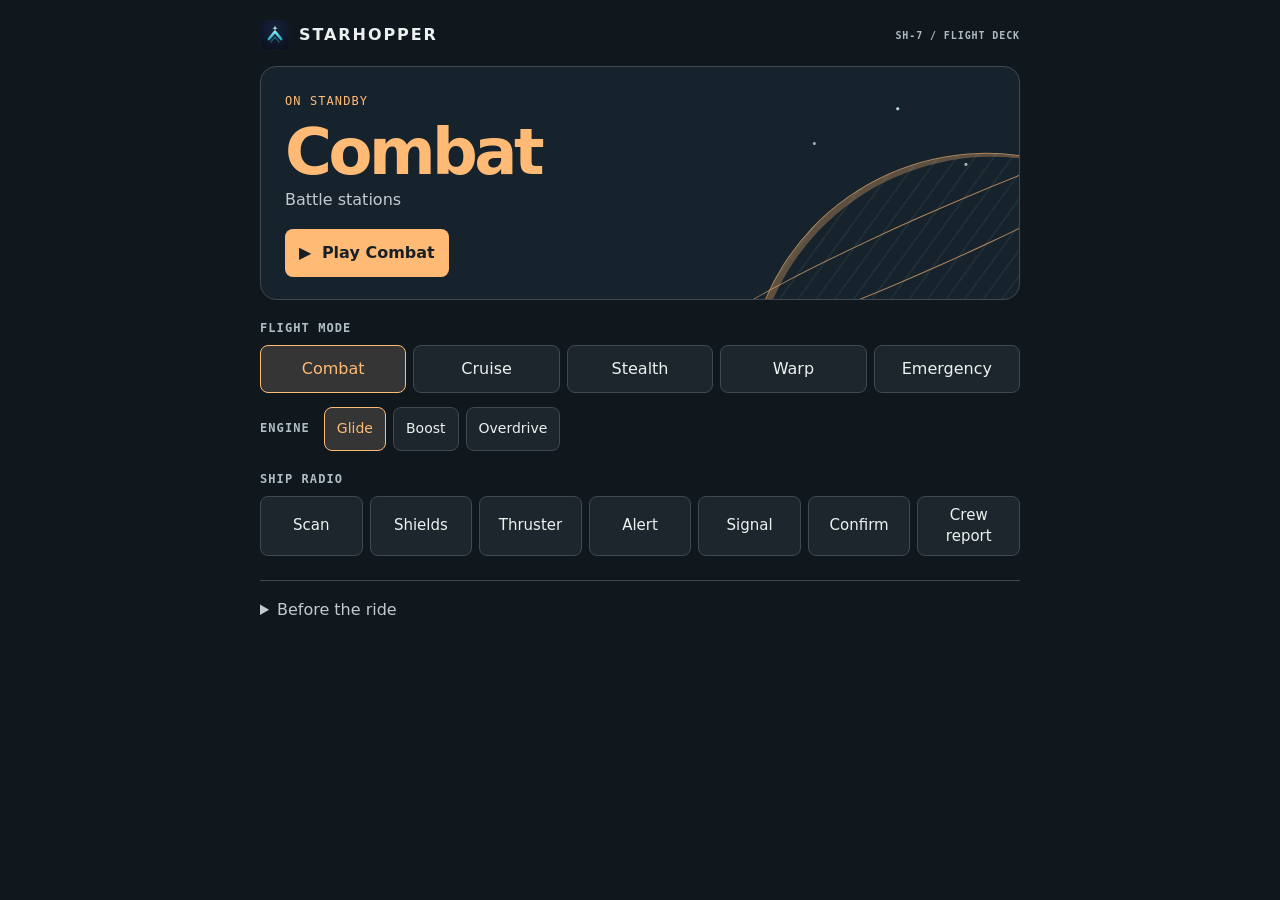
==== commit 390d9970: "Rebuild Starhopper around a single car audio channel and offline flight library" ====
--- a/index.html
+++ b/index.html
@@ -1,122 +1,86 @@
-<!DOCTYPE html>
+<!doctype html>
 <html lang="en">
-<head>
-<meta charset="utf-8" />
-<meta name="viewport" content="width=device-width, initial-scale=1, viewport-fit=cover" />
-<meta name="theme-color" content="#101824" />
-<meta name="apple-mobile-web-app-capable" content="yes" />
-<meta name="apple-mobile-web-app-status-bar-style" content="black-translucent" />
-<meta name="mobile-web-app-capable" content="yes" />
-<meta name="apple-mobile-web-app-title" content="STARHOPPER" />
-<meta name="description" content="STARHOPPER Audio Deck, a lightweight music-first starship controller for the road." />
-<title>STARHOPPER Audio Deck</title>
-<link rel="manifest" href="manifest.webmanifest" />
-<link rel="icon" type="image/svg+xml" href="img/icon.svg" />
-<link rel="apple-touch-icon" href="img/icon.svg" />
-<link rel="stylesheet" href="css/cockpit.css?v=12" />
-</head>
-<body>
-<main class="deck" id="deck" data-mode="combat" data-drive="glide" data-playing="false">
-  <header class="topbar">
-    <div>
-      <p class="kicker">SH-7 Audio Deck</p>
-      <h1>STARHOPPER</h1>
-    </div>
-    <p class="version" id="version">v12 / updated 2026-06-17 / Codex Audio</p>
-  </header>
-
-  <section class="now-panel" aria-labelledby="now-title">
-    <div class="mark-wrap"><img src="img/icon.svg" alt="" /></div>
-    <div class="now-copy">
-      <p class="kicker">Now Playing</p>
-      <h2 id="now-title">Combat Music</h2>
-      <p id="status" aria-live="polite">Actual combat bed loaded. Tap play to start.</p>
-      <p class="file-readout" id="file-readout">audio/mix/combat-glide.mp3</p>
-    </div>
-    <button class="play-button" id="play" type="button">
-      <span>Play</span>
-      <small>unlock audio</small>
-    </button>
-  </section>
-
-  <section class="transport-panel" aria-label="Music controls">
-    <div class="meter-row">
-      <div>
-        <p class="kicker">Progress</p>
-        <div class="progress"><i id="progress-bar"></i></div>
-      </div>
-      <button class="small-button" id="restart" type="button">Restart Track</button>
-    </div>
-  </section>
-
-  <section class="mode-panel" aria-label="Music mode">
-    <div class="section-head">
-      <p class="kicker">Music Bed</p>
-      <strong id="mode-label">Combat</strong>
-    </div>
-    <div class="button-grid four">
-      <button type="button" class="mode-button" data-mode="combat" aria-pressed="true">
-        <span>Combat</span>
-        <small>the good one</small>
-      </button>
-      <button type="button" class="mode-button" data-mode="cruise" aria-pressed="false">
-        <span>Cruise</span>
-        <small>calm</small>
-      </button>
-      <button type="button" class="mode-button" data-mode="stealth" aria-pressed="false">
-        <span>Stealth</span>
-        <small>low</small>
-      </button>
-      <button type="button" class="mode-button" data-mode="warp" aria-pressed="false">
-        <span>Warp</span>
-        <small>bright</small>
-      </button>
-    </div>
-  </section>
-
-  <section class="drive-panel" aria-label="Drive energy">
-    <div class="section-head">
-      <p class="kicker">Energy</p>
-      <strong id="drive-label">Glide</strong>
-    </div>
-    <div class="button-grid three">
-      <button type="button" class="drive-button" data-drive="glide" aria-pressed="true">
-        <span>Glide</span>
-        <small>original speed</small>
-      </button>
-      <button type="button" class="drive-button" data-drive="boost" aria-pressed="false">
-        <span>Boost</span>
-        <small>faster + louder</small>
-      </button>
-      <button type="button" class="drive-button" data-drive="overdrive" aria-pressed="false">
-        <span>Overdrive</span>
-        <small>max drive</small>
-      </button>
-    </div>
-  </section>
-
-  <section class="ops-panel" aria-label="Ship operation sounds">
-    <div class="section-head">
-      <p class="kicker">Operations</p>
-      <strong>Systems</strong>
-    </div>
-    <div class="button-grid six">
-      <button type="button" class="op-button" data-op="boost"><span>Thruster</span><small>boost hit</small></button>
-      <button type="button" class="op-button" data-op="shield"><span>Shield</span><small>field charge</small></button>
-      <button type="button" class="op-button" data-op="scan"><span>Scanner</span><small>sci-fi ping</small></button>
-      <button type="button" class="op-button" data-op="alert"><span>Alert</span><small>impact cue</small></button>
-      <button type="button" class="op-button" data-op="confirm"><span>Confirm</span><small>button beep</small></button>
-      <button type="button" class="op-button" data-op="voice"><span>Ship AI</span><small>mission line</small></button>
-    </div>
-  </section>
-
-  <section class="signal-panel" aria-label="Hold signal">
-    <button type="button" class="signal-button" id="signal">
-      <span>Hold Signal</span>
-      <small>hold to transmit</small>
-    </button>
-  </section>
-</main>
-<script src="js/main.js?v=12"></script>
-</body>
+  <head>
+    <meta charset="utf-8" />
+    <meta
+      name="viewport"
+      content="width=device-width,initial-scale=1,viewport-fit=cover"
+    />
+    <meta name="theme-color" content="#10171d" />
+    <title>Starhopper · Flight deck</title>
+    <link rel="icon" href="img/icon.svg" />
+    <link rel="manifest" href="manifest.webmanifest" />
+    <link rel="stylesheet" href="css/cockpit.css" />
+    <script defer src="js/main.js"></script>
+    <script defer src="offline.js"></script>
+  </head>
+  <body>
+    <main>
+      <header>
+        <span class="wordmark"><img src="img/icon.svg" alt="" />STARHOPPER</span
+        ><span>SH-7 / FLIGHT DECK</span>
+      </header>
+      <section class="display" aria-label="Flight playback">
+        <div class="orbit" aria-hidden="true"></div>
+        <div class="screen">
+          <small id="state" role="status">On standby</small>
+          <h1 id="title">Combat</h1>
+          <p id="caption">Battle stations</p>
+          <button id="transport">
+            <span aria-hidden="true" id="glyph">▶</span>
+            <span id="action">Play Combat</span>
+          </button>
+        </div>
+      </section>
+      <section>
+        <h2>Flight mode</h2>
+        <div class="modes" id="modes">
+          <button data-mode="combat" aria-pressed="true">Combat</button
+          ><button data-mode="cruise" aria-pressed="false">Cruise</button
+          ><button data-mode="stealth" aria-pressed="false">Stealth</button
+          ><button data-mode="warp" aria-pressed="false">Warp</button
+          ><button data-mode="emergency" aria-pressed="false">Emergency</button>
+        </div>
+      </section>
+      <section class="drive">
+        <h2>Engine</h2>
+        <div id="drives">
+          <button data-drive="glide" aria-pressed="true">Glide</button
+          ><button data-drive="boost" aria-pressed="false">Boost</button
+          ><button data-drive="overdrive" aria-pressed="false">
+            Overdrive
+          </button>
+        </div>
+      </section>
+      <section>
+        <h2>Ship radio</h2>
+        <div class="cues" id="cues">
+          <button data-cue="scan">Scan</button
+          ><button data-cue="shield">Shields</button
+          ><button data-cue="boost">Thruster</button
+          ><button data-cue="alert">Alert</button
+          ><button data-cue="signal">Signal</button
+          ><button data-cue="confirm">Confirm</button
+          ><button data-cue="voice">Crew report</button>
+        </div>
+      </section>
+      <details>
+        <summary>Before the ride</summary>
+        <p>
+          Save the deck on this phone while online. The passenger can run the
+          radio while the driver listens.
+        </p>
+        <button id="offline">Save for trip</button>
+        <p id="offline-status" role="status"></p>
+        <label for="theme">Emergency soundtrack</label>
+        <p id="theme-note">
+          Emergency uses the Combat overdrive mix. Choose a song to keep on this
+          device.
+        </p>
+        <input type="file" id="theme" accept="audio/*,.mp3,.m4a" />
+        <p id="theme-status" role="status"></p>
+      </details>
+      <audio id="player" preload="auto" playsinline></audio>
+    </main>
+  </body>
 </html>
--- a/css/cockpit.css
+++ b/css/cockpit.css
@@ -1,434 +1,258 @@
 :root {
   color-scheme: dark;
-  --bg: oklch(0.14 0.02 255);
-  --panel: oklch(0.22 0.02 250);
-  --panel-2: oklch(0.18 0.018 250);
-  --line: oklch(0.46 0.022 250);
-  --text: oklch(0.94 0.01 250);
-  --muted: oklch(0.68 0.02 250);
-  --dim: oklch(0.52 0.02 250);
-  --accent: oklch(0.80 0.15 78);
-  --accent-soft: oklch(0.35 0.08 78);
-  --radius: 8px;
-  --gap: 16px;
-  font-family: ui-rounded, -apple-system, BlinkMacSystemFont, "Segoe UI", system-ui, sans-serif;
-}
-
-* {
-  box-sizing: border-box;
-}
-
-html {
-  min-height: 100%;
-  background: var(--bg);
-}
-
+  --accent: #ffbb76;
+  --edge: #404951;
+  --surface: #1d262d;
+  font:
+    500 16px/1.4 -apple-system,
+    BlinkMacSystemFont,
+    system-ui,
+    sans-serif;
+  color: #edf1ef;
+  background: #10171d;
+}
 body {
-  min-height: 100svh;
   margin: 0;
-  color: var(--text);
-  background: linear-gradient(160deg, oklch(0.11 0.02 250), var(--bg) 58%, oklch(0.18 0.025 245));
-}
-
-button {
-  appearance: none;
-  border: 0;
-  font: inherit;
-  color: inherit;
-  cursor: pointer;
-  -webkit-tap-highlight-color: transparent;
-}
-
-button:focus-visible {
-  outline: 3px solid var(--accent);
-  outline-offset: 3px;
-}
-
-.deck {
-  width: min(100%, 1040px);
-  min-height: 100svh;
-  margin: 0 auto;
-  padding: max(14px, env(safe-area-inset-top)) max(14px, env(safe-area-inset-right)) max(18px, env(safe-area-inset-bottom)) max(14px, env(safe-area-inset-left));
-  display: grid;
-  gap: var(--gap);
-}
-
-.topbar,
-.now-panel,
-.transport-panel,
-.mode-panel,
-.drive-panel,
-.ops-panel,
-.signal-panel {
-  border: 1px solid var(--line);
-  border-radius: var(--radius);
-  background: linear-gradient(180deg, oklch(0.25 0.02 250 / 0.96), oklch(0.17 0.02 250 / 0.97));
-  box-shadow: 0 18px 48px oklch(0.08 0.02 250 / 0.42), inset 0 1px 0 oklch(0.86 0.03 250 / 0.08);
-}
-
-.topbar {
-  min-height: 76px;
-  padding: 14px 16px;
-  display: grid;
-  grid-template-columns: minmax(0, 1fr) auto;
+}
+main {
+  max-width: 760px;
+  margin: auto;
+  padding: 20px max(16px, env(safe-area-inset-right))
+    max(30px, env(safe-area-inset-bottom));
+}
+header {
+  display: flex;
   align-items: center;
-  gap: 16px;
-}
-
-.kicker,
-.version,
-button small,
-.file-readout {
-  margin: 0;
-  color: var(--muted);
-  font-size: 0.72rem;
-  line-height: 1.25;
-  letter-spacing: 0;
-  text-transform: uppercase;
-}
-
-h1,
-h2 {
-  margin: 0;
-  line-height: 0.95;
-  letter-spacing: 0;
-}
-
-h1 {
-  font-size: 2rem;
-}
-
-h2 {
-  font-size: 3.5rem;
-}
-
-.version {
-  text-align: right;
-  max-width: 22ch;
-}
-
-.now-panel {
-  min-height: 254px;
-  padding: 28px;
-  display: grid;
-  grid-template-columns: auto minmax(0, 1fr);
-  grid-template-areas:
-    "mark copy"
-    "play play";
-  gap: 18px;
+  justify-content: space-between;
+  margin-bottom: 16px;
+  color: #aebac1;
+  font:
+    600 10px/1.3 ui-monospace,
+    monospace;
+  letter-spacing: 0.09em;
+}
+.wordmark {
+  display: flex;
+  align-items: center;
+  gap: 9px;
+  font: bold 16px/1 system-ui;
+  letter-spacing: 0.12em;
+  color: #ecf0f0;
+}
+.wordmark img {
+  width: 30px;
+  border-radius: 8px;
+}
+.display {
   position: relative;
+  isolation: isolate;
   overflow: hidden;
-}
-
-.now-panel::after {
+  border: 1px solid var(--edge);
+  border-radius: 16px;
+  background: #17232c;
+  color: var(--accent);
+}
+.orbit {
+  position: absolute;
+  z-index: -1;
+  inset: 0;
+  overflow: hidden;
+  background:
+    radial-gradient(circle at 84% 18%, #bcdee5 1px, transparent 2px),
+    radial-gradient(circle at 73% 33%, #9aacbc 1px, transparent 2px),
+    radial-gradient(circle at 93% 42%, #adbac0 1px, transparent 2px);
+}
+.orbit:before,
+.orbit:after {
   content: "";
   position: absolute;
-  inset: auto -20% -60% -20%;
-  height: 80%;
-  background: linear-gradient(90deg, transparent, var(--accent-soft), transparent);
-  opacity: 0.34;
-  pointer-events: none;
+  width: 63%;
+  aspect-ratio: 1;
+  border-radius: 50%;
+  left: 64%;
+  top: 37%;
+  transform: rotate(-24deg);
+  border: 1px solid color-mix(in srgb, var(--accent) 65%, transparent);
+  background: repeating-linear-gradient(
+    150deg,
+    transparent 0 13px,
+    #23323a 14px 15px
+  );
+  box-shadow: inset 4px 5px 0 color-mix(in srgb, var(--accent) 30%, transparent);
+}
+.orbit:after {
+  width: 70%;
+  height: 22%;
+  top: 64%;
+  left: 53%;
+  background: none;
+  box-shadow: none;
+}
+.screen {
+  padding: 22px 24px;
+  position: relative;
+}
+small,
+h2,
+header > span:last-child {
+  font-family: ui-monospace, monospace;
+}
+.screen small,
+h2 {
+  font-size: 12px;
+  letter-spacing: 0.09em;
+  text-transform: uppercase;
+}
+h1 {
+  font-size: clamp(40px, 7vw, 64px);
+  letter-spacing: -0.055em;
+  line-height: 1.05;
+  margin: 8px 0 2px;
+}
+p {
+  margin: 0 0 12px;
+  color: #c1cbd0;
+}
+button,
+summary,
+input {
+  font: inherit;
+}
+button {
+  border: 1px solid var(--edge);
+  background: var(--surface);
+  color: inherit;
+  border-radius: 8px;
+  min-height: 48px;
+  padding: 8px 14px;
+  cursor: pointer;
+}
+button[aria-pressed="true"] {
+  color: var(--accent);
+  border-color: var(--accent);
+  background: color-mix(in srgb, var(--accent) 10%, var(--surface));
+}
+button:focus-visible,
+summary:focus-visible,
+input:focus-visible {
+  outline: 3px solid #d7eeee;
+  outline-offset: 3px;
+}
+button:active {
+  filter: brightness(1.2);
+}
+button:disabled {
+  opacity: 0.55;
+  cursor: default;
+}
+#transport {
+  margin-top: 6px;
+  background: var(--accent);
+  color: #182027;
+  border: 0;
+  font-weight: 750;
+  min-width: 155px;
+}
+#glyph {
+  margin-right: 5px;
+}
+h2 {
+  color: #afbdc4;
+  margin: 20px 0 8px;
+  font-weight: 600;
+}
+.modes,
+.cues,
+#drives {
+  display: flex;
+  gap: 7px;
+  flex-wrap: wrap;
+}
+.modes button,
+.cues button {
+  flex: 1 1 82px;
+}
+.cues button {
+  font-size: 15px;
+}
+.drive {
+  display: flex;
+  align-items: center;
+  gap: 14px;
+  margin-top: 14px;
+}
+.drive h2 {
+  margin: 0;
+}
+#drives button {
+  font-size: 14px;
+  min-height: 44px;
+  padding: 6px 12px;
+}
+details {
+  border-top: 1px solid var(--edge);
+  margin-top: 24px;
+  padding-top: 4px;
+}
+summary {
+  cursor: pointer;
+  padding: 14px 0;
+  color: #c1cbd0;
+}
+details p {
+  font-size: 14px;
+  max-width: 55ch;
+}
+details label {
+  display: block;
+  font-weight: 650;
+  margin: 17px 0 5px;
+}
+input {
+  max-width: 100%;
+}
+#offline-status,
+#theme-status {
+  margin: 6px 0;
+}
+@media (max-width: 480px) {
+  .modes {
+    display: grid;
+    grid-template-columns: repeat(3, 1fr);
+  }
+  .modes button:last-child {
+    grid-column: span 2;
+  }
+  .cues {
+    display: grid;
+    grid-template-columns: repeat(3, 1fr);
+  }
+  .cues button:last-child {
+    grid-column: span 3;
+  }
+  .screen {
+    padding: 19px;
+  }
+  .drive {
+    gap: 9px;
+  }
 }
 
-.mark-wrap {
-  grid-area: mark;
-  width: 84px;
-  aspect-ratio: 1;
-  border-radius: 8px;
-  border: 1px solid oklch(0.42 0.08 250 / 0.5);
-  background: oklch(0.13 0.03 250);
-  display: grid;
-  place-items: center;
-}
-
-.mark-wrap img {
-  width: 70%;
-  height: 70%;
-}
-
-.now-copy {
-  grid-area: copy;
-  display: grid;
-  align-content: start;
-  gap: 12px;
-  min-width: 0;
-}
-
-#status {
-  margin: 0;
-  color: var(--muted);
-  font-size: 1.08rem;
-  line-height: 1.42;
-}
-
-.file-readout {
-  width: fit-content;
-  max-width: 100%;
-  padding: 8px 10px;
-  border-radius: 8px;
-  border: 1px solid oklch(0.42 0.02 250);
-  background: oklch(0.14 0.018 250);
-  overflow-wrap: anywhere;
-}
-
-.play-button {
-  grid-area: play;
-  min-height: 94px;
-  border-radius: 999px;
-  background: var(--accent);
-  color: oklch(0.14 0.02 250);
-  display: grid;
-  place-items: center;
-  gap: 2px;
-  font-weight: 950;
-  text-transform: uppercase;
-  letter-spacing: 0;
-  z-index: 1;
-  box-shadow: 0 20px 48px oklch(0.12 0.05 78 / 0.48);
-}
-
-.play-button span {
-  font-size: 2rem;
-}
-
-.play-button small {
-  color: oklch(0.23 0.04 250);
-}
-
-.deck[data-playing="true"] .play-button {
-  background: oklch(0.32 0.03 250);
-  color: var(--text);
-  box-shadow: inset 0 0 0 1px var(--line);
-}
-
-.deck[data-playing="true"] .play-button small {
-  color: var(--muted);
-}
-
-.transport-panel,
-.mode-panel,
-.drive-panel,
-.ops-panel {
-  padding: 14px;
-}
-
-.meter-row,
-.section-head {
-  display: flex;
-  align-items: end;
-  justify-content: space-between;
-  gap: 14px;
-}
-
-.section-head {
-  margin-bottom: 12px;
-}
-
-.section-head strong {
-  color: var(--accent);
-}
-
-.progress {
-  width: min(60vw, 620px);
-  height: 16px;
-  margin-top: 8px;
-  border-radius: 999px;
-  border: 1px solid var(--line);
-  background: oklch(0.13 0.018 250);
-  overflow: hidden;
-}
-
-.progress i {
-  display: block;
-  width: 100%;
-  height: 100%;
-  background: var(--accent);
-  transform: scaleX(0);
-  transform-origin: left center;
-}
-
-.small-button {
-  min-height: 48px;
-  padding: 0 16px;
-  border-radius: 999px;
-  border: 1px solid var(--line);
-  background: var(--panel);
-  font-weight: 850;
-}
-
-.button-grid {
-  display: grid;
-  gap: 10px;
-}
-
-.button-grid.four {
-  grid-template-columns: repeat(4, minmax(0, 1fr));
-}
-
-.button-grid.three {
-  grid-template-columns: repeat(3, minmax(0, 1fr));
-}
-
-.button-grid.six {
-  grid-template-columns: repeat(3, minmax(0, 1fr));
-}
-
-.mode-button,
-.drive-button,
-.op-button {
-  min-height: 84px;
-  padding: 12px 10px;
-  border-radius: 8px;
-  border: 1px solid var(--line);
-  background: oklch(0.14 0.018 250);
-  display: grid;
-  place-items: center;
-  align-content: center;
-  gap: 5px;
-  text-align: center;
-}
-
-.drive-button {
-  min-height: 96px;
-}
-
-.op-button {
-  min-height: 92px;
-  background: linear-gradient(180deg, oklch(0.20 0.02 250), oklch(0.13 0.018 250));
-}
-
-.mode-button span,
-.drive-button span,
-.op-button span {
-  font-weight: 900;
-  font-size: 1.08rem;
-}
-
-.mode-button[aria-pressed="true"],
-.drive-button[aria-pressed="true"] {
-  color: oklch(0.14 0.02 250);
-  border-color: transparent;
-  background: var(--accent);
-}
-
-.mode-button[aria-pressed="true"] small,
-.drive-button[aria-pressed="true"] small {
-  color: oklch(0.22 0.035 250);
-}
-
-.signal-panel {
-  padding: 0;
-  overflow: hidden;
-}
-
-.signal-button {
-  width: 100%;
-  min-height: 146px;
-  padding: 24px;
-  background: linear-gradient(180deg, oklch(0.20 0.028 250), oklch(0.13 0.02 250));
-  display: grid;
-  place-items: center;
-  align-content: center;
-  gap: 6px;
-}
-
-.signal-button span {
-  font-size: 2.1rem;
-  font-weight: 950;
-  letter-spacing: 0;
-  text-transform: uppercase;
-}
-
-button:active {
-  transform: translateY(2px);
-}
-
-.deck[data-mode="cruise"] {
-  --accent: oklch(0.80 0.13 195);
-  --accent-soft: oklch(0.36 0.08 195);
-}
-
-.deck[data-mode="stealth"] {
-  --accent: oklch(0.68 0.12 280);
-  --accent-soft: oklch(0.31 0.08 280);
-}
-
-.deck[data-mode="warp"] {
-  --accent: oklch(0.78 0.16 305);
-  --accent-soft: oklch(0.36 0.10 305);
-}
-
-@media (max-width: 680px) {
-  .deck {
-    gap: 12px;
-  }
-
-  .topbar {
-    min-height: 82px;
-    grid-template-columns: 1fr;
-    gap: 8px;
-  }
-
-  .version {
-    text-align: left;
-    max-width: none;
-    font-size: 0.68rem;
-  }
-
-  .now-panel {
-    padding: 18px;
-    grid-template-columns: 1fr;
-    grid-template-areas:
-      "mark"
-      "copy"
-      "play";
-  }
-
-  .button-grid.four,
-  .button-grid.three,
-  .button-grid.six {
-    grid-template-columns: repeat(2, minmax(0, 1fr));
-  }
-
-  .meter-row {
-    align-items: stretch;
-    flex-direction: column;
-  }
-
-  .progress {
-    width: 100%;
-  }
-
-  h1 {
-    font-size: 1.65rem;
-  }
-
-  h2 {
-    font-size: 2.25rem;
-  }
-
-  .mark-wrap {
-    width: 68px;
-  }
-
-  .play-button span {
-    font-size: 1.75rem;
-  }
-
-  .signal-button span {
-    font-size: 1.75rem;
-  }
-
-  .small-button {
-    width: 100%;
-  }
-}
-
-@media (prefers-reduced-motion: reduce) {
-  *,
-  *::before,
-  *::after {
-    transition-duration: 0.001ms !important;
-    scroll-behavior: auto !important;
-  }
-}
+@media (orientation: landscape) and (max-height: 500px) and (min-width: 620px) {
+  main {
+    display: grid;
+    grid-template-columns: minmax(170px, .7fr) minmax(0, 1.5fr);
+    column-gap: 18px;
+    max-width: 960px;
+    padding-top: 10px;
+  }
+  header, details { grid-column: 1 / -1; }
+  header { margin-bottom: 8px; }
+  .display { grid-row: 2 / span 3; align-self: stretch; }
+  .screen { padding: 18px 14px; }
+  h1 { font-size: clamp(28px, 4.3vw, 44px); }
+  h2 { margin: 4px 0; }
+  .drive { margin: 8px 0; }
+  .modes button, .cues button { flex: 1 1 70px; min-height: 44px; padding: 5px 8px; }
+  details { margin-top: 10px; }
+}
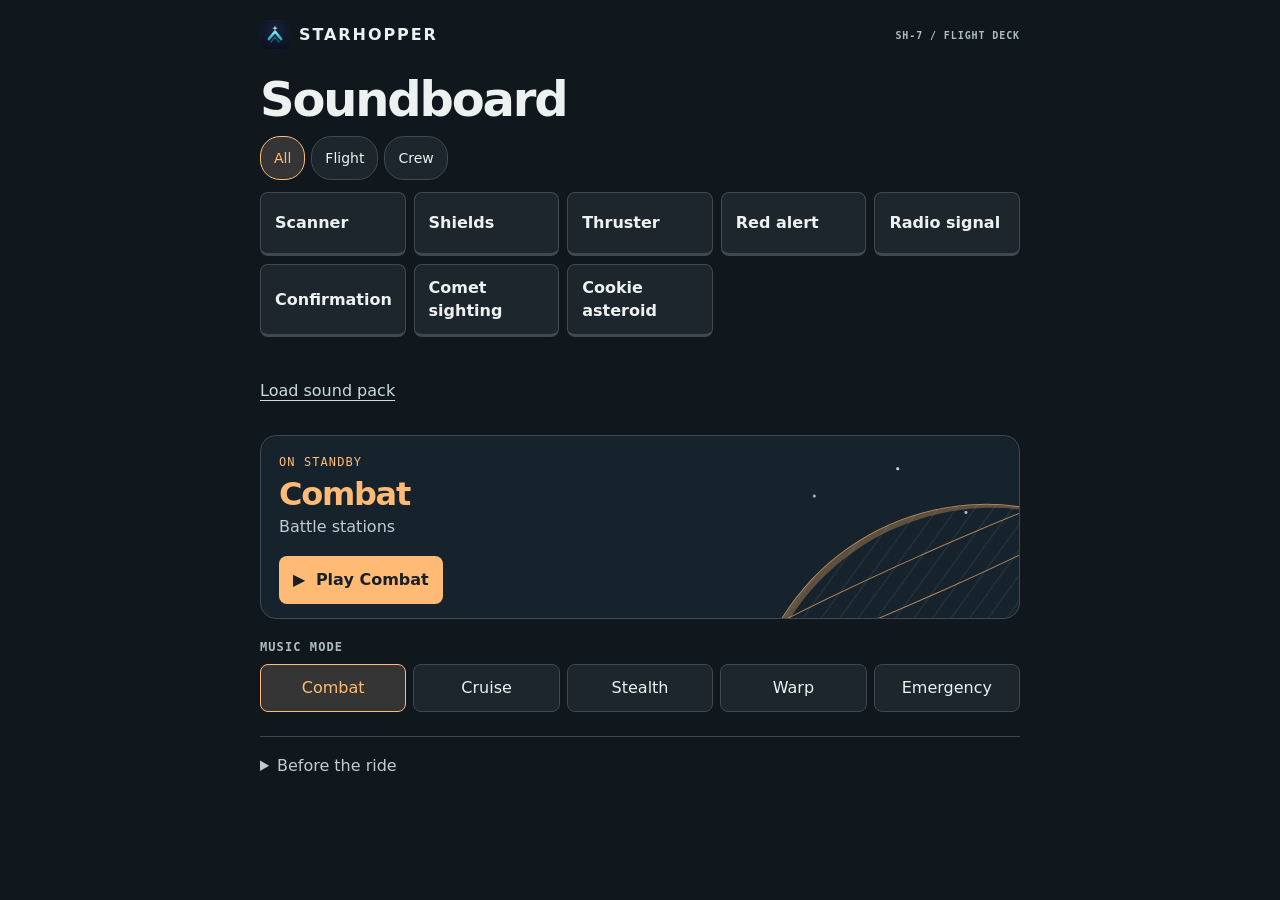
==== commit 80581dca: "Play decoded soundboard pads over uninterrupted flight music" ====
--- a/index.html
+++ b/index.html
@@ -11,6 +11,7 @@
     <link rel="icon" href="img/icon.svg" />
     <link rel="manifest" href="manifest.webmanifest" />
     <link rel="stylesheet" href="css/cockpit.css" />
+    <script defer src="js/pads.js"></script>
     <script defer src="js/main.js"></script>
     <script defer src="offline.js"></script>
   </head>
@@ -20,55 +21,42 @@
         <span class="wordmark"><img src="img/icon.svg" alt="" />STARHOPPER</span
         ><span>SH-7 / FLIGHT DECK</span>
       </header>
-      <section class="display" aria-label="Flight playback">
+      <section class="soundboard" aria-labelledby="board-title">
+        <h1 id="board-title">Soundboard</h1>
+        <div id="banks" aria-label="Sound groups"></div>
+        <div id="pads" aria-label="Sound pads"></div>
+        <p id="pad-status" role="status"></p>
+        <label class="import-button" for="pack">Load sound pack</label>
+        <input type="file" id="pack" accept=".json,application/json" />
+        <span id="pack-status" role="status"></span>
+      </section>
+      <section class="display" aria-label="Music playback">
         <div class="orbit" aria-hidden="true"></div>
         <div class="screen">
           <small id="state" role="status">On standby</small>
-          <h1 id="title">Combat</h1>
+          <h2 id="title">Combat</h2>
           <p id="caption">Battle stations</p>
           <button id="transport">
-            <span aria-hidden="true" id="glyph">▶</span>
+            <span id="glyph" aria-hidden="true">▶</span>
             <span id="action">Play Combat</span>
           </button>
         </div>
       </section>
       <section>
-        <h2>Flight mode</h2>
+        <h2>Music mode</h2>
         <div class="modes" id="modes">
-          <button data-mode="combat" aria-pressed="true">Combat</button
-          ><button data-mode="cruise" aria-pressed="false">Cruise</button
-          ><button data-mode="stealth" aria-pressed="false">Stealth</button
-          ><button data-mode="warp" aria-pressed="false">Warp</button
-          ><button data-mode="emergency" aria-pressed="false">Emergency</button>
-        </div>
-      </section>
-      <section class="drive">
-        <h2>Engine</h2>
-        <div id="drives">
-          <button data-drive="glide" aria-pressed="true">Glide</button
-          ><button data-drive="boost" aria-pressed="false">Boost</button
-          ><button data-drive="overdrive" aria-pressed="false">
-            Overdrive
-          </button>
-        </div>
-      </section>
-      <section>
-        <h2>Ship radio</h2>
-        <div class="cues" id="cues">
-          <button data-cue="scan">Scan</button
-          ><button data-cue="shield">Shields</button
-          ><button data-cue="boost">Thruster</button
-          ><button data-cue="alert">Alert</button
-          ><button data-cue="signal">Signal</button
-          ><button data-cue="confirm">Confirm</button
-          ><button data-cue="voice">Crew report</button>
+          <button data-mode="combat" aria-pressed="true">Combat</button>
+          <button data-mode="cruise" aria-pressed="false">Cruise</button>
+          <button data-mode="stealth" aria-pressed="false">Stealth</button>
+          <button data-mode="warp" aria-pressed="false">Warp</button>
+          <button data-mode="emergency" aria-pressed="false">Emergency</button>
         </div>
       </section>
       <details>
         <summary>Before the ride</summary>
         <p>
-          Save the deck on this phone while online. The passenger can run the
-          radio while the driver listens.
+          Save the deck on this phone while online. Your saved sound pack stays
+          on this device.
         </p>
         <button id="offline">Save for trip</button>
         <p id="offline-status" role="status"></p>
--- a/css/cockpit.css
+++ b/css/cockpit.css
@@ -238,21 +238,96 @@
   }
 }
 
-@media (orientation: landscape) and (max-height: 500px) and (min-width: 620px) {
+.soundboard {
+  margin: 24px 0 22px;
+}
+.soundboard h1 {
+  margin: 0 0 12px;
+  font-size: clamp(32px, 6vw, 48px);
+  letter-spacing: -0.045em;
+}
+#banks {
+  display: flex;
+  gap: 6px;
+  flex-wrap: wrap;
+  margin-bottom: 12px;
+}
+#banks button {
+  padding: 7px 13px;
+  border-radius: 20px;
+  min-height: 44px;
+  font-size: 14px;
+}
+#pads {
+  display: grid;
+  grid-template-columns: repeat(auto-fit, minmax(132px, 1fr));
+  gap: 8px;
+}
+#pads button {
+  touch-action: manipulation;
+  min-height: 64px;
+  text-align: left;
+  padding: 12px 14px;
+  font-weight: 650;
+  border-bottom-width: 3px;
+}
+#pads button[data-playing="true"] {
+  background: var(--accent);
+  color: #182027;
+  border-color: var(--accent);
+}
+#pad-status {
+  margin: 7px 0;
+  min-height: 1.3em;
+  font-size: 14px;
+}
+.import-button {
+  display: inline-flex;
+  align-items: center;
+  min-height: 44px;
+  color: #c9dcdf;
+  cursor: pointer;
+  text-decoration: underline;
+  text-underline-offset: 4px;
+}
+.soundboard:has(#pack:focus-visible) .import-button {
+  outline: 2px solid #c9dcdf;
+}
+#pack {
+  width: 1px;
+  height: 1px;
+  opacity: 0;
+  position: absolute;
+}
+#pack-status {
+  display: block;
+  font-size: 14px;
+}
+.screen #title {
+  font: 700 2rem/1.1 system-ui;
+  letter-spacing: -0.04em;
+  color: var(--accent);
+  text-transform: none;
+  margin: 4px 0;
+}
+.screen {
+  padding: 14px 18px;
+}
+@media (orientation: landscape) and (min-width: 700px) and (max-height: 520px) {
   main {
     display: grid;
-    grid-template-columns: minmax(170px, .7fr) minmax(0, 1.5fr);
-    column-gap: 18px;
-    max-width: 960px;
-    padding-top: 10px;
-  }
-  header, details { grid-column: 1 / -1; }
-  header { margin-bottom: 8px; }
-  .display { grid-row: 2 / span 3; align-self: stretch; }
-  .screen { padding: 18px 14px; }
-  h1 { font-size: clamp(28px, 4.3vw, 44px); }
-  h2 { margin: 4px 0; }
-  .drive { margin: 8px 0; }
-  .modes button, .cues button { flex: 1 1 70px; min-height: 44px; padding: 5px 8px; }
-  details { margin-top: 10px; }
-}
+    grid-template-columns: 1.5fr 1fr;
+    gap: 10px 18px;
+  }
+  header,
+  details {
+    grid-column: 1/-1;
+  }
+  .soundboard {
+    grid-row: 2 / span 2;
+    margin: 0;
+  }
+  .display {
+    align-self: start;
+  }
+}
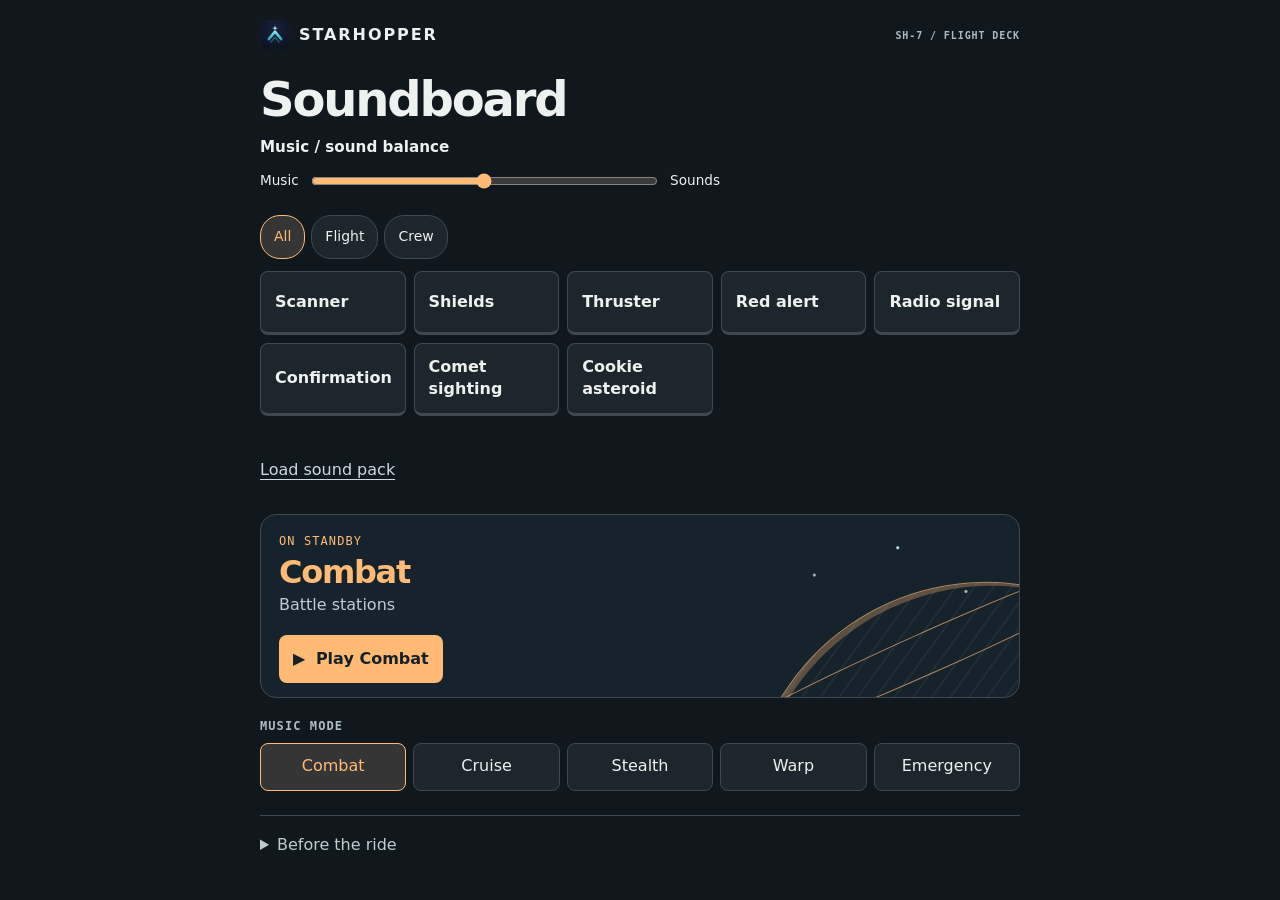
==== commit b0df32fa: "Mix music and sound levels and charge pads visually on press" ====
--- a/index.html
+++ b/index.html
@@ -11,6 +11,7 @@
     <link rel="icon" href="img/icon.svg" />
     <link rel="manifest" href="manifest.webmanifest" />
     <link rel="stylesheet" href="css/cockpit.css" />
+    <script defer src="js/mixer.js"></script>
     <script defer src="js/pads.js"></script>
     <script defer src="js/main.js"></script>
     <script defer src="offline.js"></script>
@@ -23,6 +24,9 @@
       </header>
       <section class="soundboard" aria-labelledby="board-title">
         <h1 id="board-title">Soundboard</h1>
+        <div class="balance-control"><label for="balance">Music / sound balance</label>
+          <div><span>Music</span><input id="balance" type="range" min="0" max="100" step="1" value="50"><span>Sounds</span></div>
+        </div>
         <div id="banks" aria-label="Sound groups"></div>
         <div id="pads" aria-label="Sound pads"></div>
         <p id="pad-status" role="status"></p>
--- a/css/cockpit.css
+++ b/css/cockpit.css
@@ -331,3 +331,11 @@
     align-self: start;
   }
 }
+
+.balance-control { margin: 0 0 12px; max-width: 460px; }
+.balance-control label { font-weight: 650; font-size: .95rem; }
+.balance-control div { display: flex; align-items: center; gap: 12px; font-size: .85rem; }
+#balance { flex: 1; height: 44px; min-width: 60px; margin: 0; accent-color: var(--accent); }
+#pads button { position: relative; overflow: hidden; }
+.pad-charge { position: absolute; left: 5px; right: 5px; bottom: 3px; height: 5px;
+  background: currentColor; border-radius: 4px; transform-origin: left; transform: scaleX(0); pointer-events: none; }
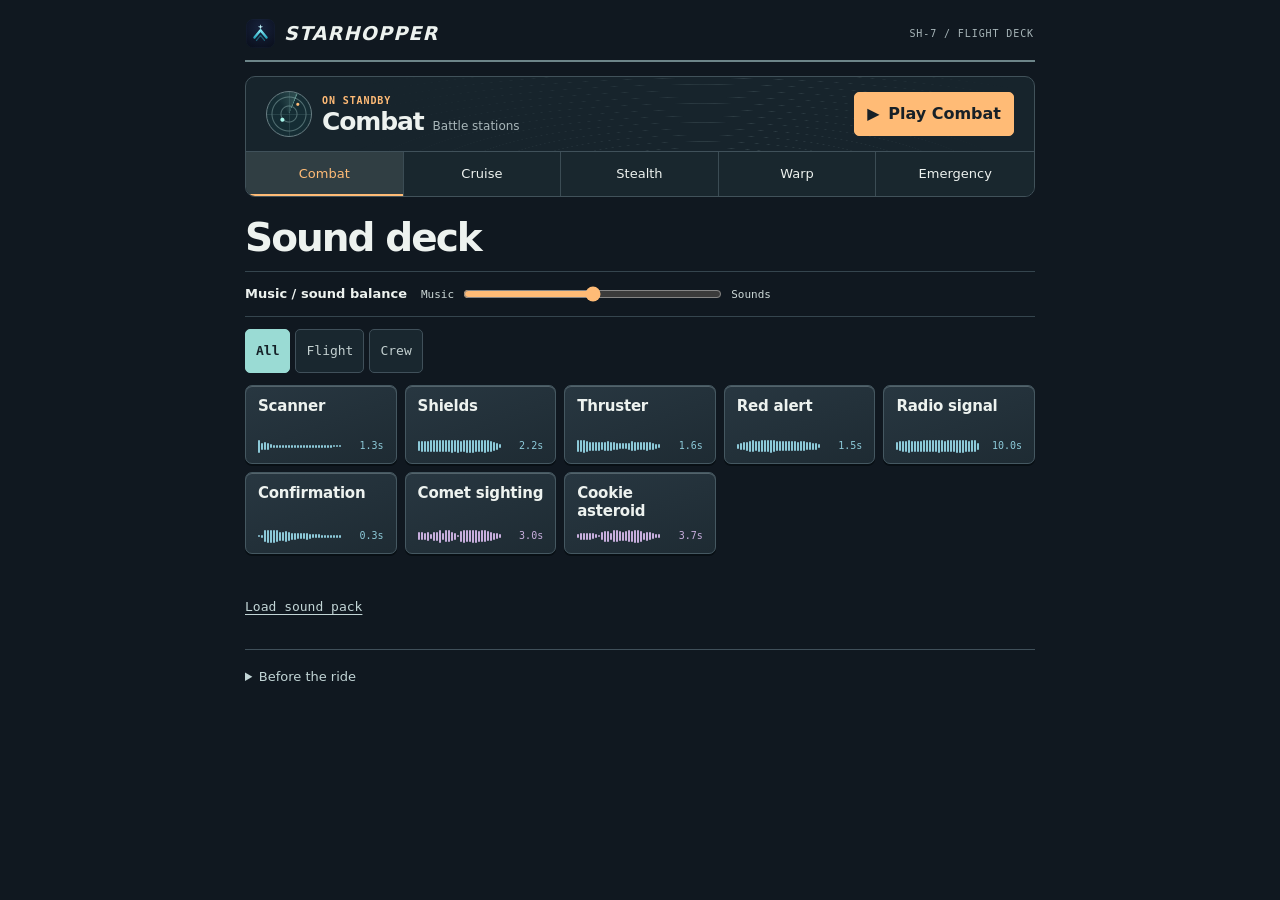
==== commit 681495df: "Add ship systems and give the phone deck waveform pads" ====
--- a/index.html
+++ b/index.html
@@ -22,10 +22,42 @@
         <span class="wordmark"><img src="img/icon.svg" alt="" />STARHOPPER</span
         ><span>SH-7 / FLIGHT DECK</span>
       </header>
+      <section class="display" aria-label="Flight soundtrack">
+        <div class="screen">
+          <div class="scope" aria-hidden="true"><i></i></div>
+          <div class="music-readout">
+            <small id="state" role="status">On standby</small>
+            <h2 id="title">Combat</h2>
+            <p id="caption">Battle stations</p>
+          </div>
+          <button id="transport">
+            <span id="glyph" aria-hidden="true">▶</span>
+            <span id="action">Play Combat</span>
+          </button>
+        </div>
+        <div class="modes" id="modes" role="group" aria-label="Music modes">
+          <button data-mode="combat" aria-pressed="true">Combat</button>
+          <button data-mode="cruise" aria-pressed="false">Cruise</button>
+          <button data-mode="stealth" aria-pressed="false">Stealth</button>
+          <button data-mode="warp" aria-pressed="false">Warp</button>
+          <button data-mode="emergency" aria-pressed="false">Emergency</button>
+        </div>
+      </section>
       <section class="soundboard" aria-labelledby="board-title">
-        <h1 id="board-title">Soundboard</h1>
-        <div class="balance-control"><label for="balance">Music / sound balance</label>
-          <div><span>Music</span><input id="balance" type="range" min="0" max="100" step="1" value="50"><span>Sounds</span></div>
+        <h1 id="board-title">Sound deck</h1>
+        <div class="balance-control">
+          <label for="balance">Music / sound balance</label>
+          <div>
+            <span>Music</span
+            ><input
+              id="balance"
+              type="range"
+              min="0"
+              max="100"
+              step="1"
+              value="50"
+            /><span>Sounds</span>
+          </div>
         </div>
         <div id="banks" aria-label="Sound groups"></div>
         <div id="pads" aria-label="Sound pads"></div>
@@ -33,28 +65,6 @@
         <label class="import-button" for="pack">Load sound pack</label>
         <input type="file" id="pack" accept=".json,application/json" />
         <span id="pack-status" role="status"></span>
-      </section>
-      <section class="display" aria-label="Music playback">
-        <div class="orbit" aria-hidden="true"></div>
-        <div class="screen">
-          <small id="state" role="status">On standby</small>
-          <h2 id="title">Combat</h2>
-          <p id="caption">Battle stations</p>
-          <button id="transport">
-            <span id="glyph" aria-hidden="true">▶</span>
-            <span id="action">Play Combat</span>
-          </button>
-        </div>
-      </section>
-      <section>
-        <h2>Music mode</h2>
-        <div class="modes" id="modes">
-          <button data-mode="combat" aria-pressed="true">Combat</button>
-          <button data-mode="cruise" aria-pressed="false">Cruise</button>
-          <button data-mode="stealth" aria-pressed="false">Stealth</button>
-          <button data-mode="warp" aria-pressed="false">Warp</button>
-          <button data-mode="emergency" aria-pressed="false">Emergency</button>
-        </div>
       </section>
       <details>
         <summary>Before the ride</summary>
--- a/css/cockpit.css
+++ b/css/cockpit.css
@@ -1,341 +1,416 @@
 :root {
   color-scheme: dark;
   --accent: #ffbb76;
-  --edge: #404951;
-  --surface: #1d262d;
+  --ink: #edf2ef;
+  --muted: #a8b6b9;
+  --edge: #40505a;
+  --bank: #9adbd4;
+  --mono: ui-monospace, SFMono-Regular, Menlo, monospace;
   font:
     500 16px/1.4 -apple-system,
     BlinkMacSystemFont,
     system-ui,
     sans-serif;
-  color: #edf1ef;
-  background: #10171d;
+  color: var(--ink);
+  background: #101820;
+}
+* {
+  box-sizing: border-box;
 }
 body {
   margin: 0;
 }
 main {
-  max-width: 760px;
+  width: min(100%, 820px);
   margin: auto;
-  padding: 20px max(16px, env(safe-area-inset-right))
-    max(30px, env(safe-area-inset-bottom));
+  padding: 16px max(15px, env(safe-area-inset-left))
+    max(26px, env(safe-area-inset-bottom));
+}
+header,
+.wordmark,
+.screen,
+.balance-control div,
+.clip-preview {
+  display: flex;
+  align-items: center;
 }
 header {
-  display: flex;
-  align-items: center;
   justify-content: space-between;
-  margin-bottom: 16px;
-  color: #aebac1;
-  font:
-    600 10px/1.3 ui-monospace,
-    monospace;
+  padding: 3px 1px 12px;
+  border-bottom: 2px solid #6d8589;
+  margin-bottom: 14px;
+}
+header > span:last-child,
+small,
+#banks,
+.clip-preview,
+.import-button,
+summary {
+  font-family: var(--mono);
+}
+header > span:last-child {
+  font-size: 10px;
   letter-spacing: 0.09em;
+  color: var(--muted);
 }
 .wordmark {
-  display: flex;
-  align-items: center;
   gap: 9px;
-  font: bold 16px/1 system-ui;
-  letter-spacing: 0.12em;
-  color: #ecf0f0;
+  font-size: 19px;
+  font-weight: 850;
+  letter-spacing: 0.065em;
+  font-style: italic;
 }
 .wordmark img {
-  width: 30px;
-  border-radius: 8px;
+  width: 29px;
+  height: 29px;
+  border-radius: 7px;
+}
+button,
+input,
+summary {
+  font: inherit;
+}
+button {
+  color: inherit;
+  cursor: pointer;
+  min-height: 44px;
+  background: #223039;
+  border: 1px solid var(--edge);
+  border-radius: 5px;
+}
+button:focus-visible,
+input:focus-visible,
+summary:focus-visible {
+  outline: 3px solid #d0f7ee;
+  outline-offset: 3px;
+}
+button:disabled {
+  opacity: 0.55;
 }
 .display {
+  border: 1px solid #41525a;
+  border-radius: 10px;
+  background: #17242c;
+  overflow: hidden;
+}
+.screen {
   position: relative;
   isolation: isolate;
   overflow: hidden;
-  border: 1px solid var(--edge);
-  border-radius: 16px;
-  background: #17232c;
-  color: var(--accent);
-}
-.orbit {
+  justify-content: space-between;
+  gap: 10px;
+  padding: 12px 15px;
+}
+.screen::before {
+  content: "";
   position: absolute;
   z-index: -1;
   inset: 0;
-  overflow: hidden;
-  background:
-    radial-gradient(circle at 84% 18%, #bcdee5 1px, transparent 2px),
-    radial-gradient(circle at 73% 33%, #9aacbc 1px, transparent 2px),
-    radial-gradient(circle at 93% 42%, #adbac0 1px, transparent 2px);
-}
-.orbit:before,
-.orbit:after {
-  content: "";
-  position: absolute;
-  width: 63%;
-  aspect-ratio: 1;
-  border-radius: 50%;
-  left: 64%;
-  top: 37%;
-  transform: rotate(-24deg);
-  border: 1px solid color-mix(in srgb, var(--accent) 65%, transparent);
-  background: repeating-linear-gradient(
-    150deg,
-    transparent 0 13px,
-    #23323a 14px 15px
+  background: repeating-radial-gradient(
+    ellipse at 58% 135%,
+    transparent 0 16px,
+    #35454c 17px,
+    transparent 18px 29px
   );
-  box-shadow: inset 4px 5px 0 color-mix(in srgb, var(--accent) 30%, transparent);
-}
-.orbit:after {
-  width: 70%;
-  height: 22%;
-  top: 64%;
-  left: 53%;
-  background: none;
-  box-shadow: none;
-}
-.screen {
-  padding: 22px 24px;
-  position: relative;
-}
-small,
-h2,
-header > span:last-child {
-  font-family: ui-monospace, monospace;
-}
-.screen small,
-h2 {
+  mask-image: linear-gradient(
+    105deg,
+    transparent 15%,
+    #000 65%,
+    transparent 95%
+  );
+  opacity: 0.8;
+}
+.music-readout {
+  display: grid;
+  grid-template-columns: auto auto;
+  align-items: baseline;
+  gap: 0 9px;
+}
+#state {
+  grid-column: 1/-1;
+  font: 600 10px/1.5 var(--mono);
+  letter-spacing: 0.09em;
+  color: var(--accent);
+  text-transform: uppercase;
+}
+#title {
+  font-size: 25px;
+  letter-spacing: -0.045em;
+  line-height: 1.1;
+  margin: 0;
+}
+#caption {
   font-size: 12px;
-  letter-spacing: 0.09em;
-  text-transform: uppercase;
+  color: var(--muted);
+  margin: 0;
+}
+#transport {
+  border-color: var(--accent);
+  background: var(--accent);
+  color: #172027;
+  font-weight: 750;
+  padding: 7px 12px;
+  flex-shrink: 0;
+}
+#glyph {
+  margin-right: 3px;
+}
+.modes {
+  display: flex;
+  border-top: 1px solid #40515a;
+  flex-wrap: wrap;
+}
+.modes button {
+  flex: 1 1 18%;
+  padding: 4px 3px;
+  border: 0;
+  border-right: 1px solid #3b4c54;
+  background: #19272e;
+  border-radius: 0;
+  font-size: 13px;
+}
+.modes button:last-child {
+  border-right: 0;
+}
+.modes button[aria-pressed="true"] {
+  background: #303e43;
+  color: var(--accent);
+  box-shadow: inset 0 -2px var(--accent);
+}
+.soundboard {
+  margin: 20px 0;
 }
 h1 {
-  font-size: clamp(40px, 7vw, 64px);
-  letter-spacing: -0.055em;
-  line-height: 1.05;
-  margin: 8px 0 2px;
-}
-p {
+  font-size: clamp(27px, 5vw, 39px);
+  letter-spacing: -0.05em;
+  line-height: 1.08;
   margin: 0 0 12px;
-  color: #c1cbd0;
-}
-button,
-summary,
-input {
-  font: inherit;
-}
-button {
-  border: 1px solid var(--edge);
-  background: var(--surface);
-  color: inherit;
-  border-radius: 8px;
-  min-height: 48px;
-  padding: 8px 14px;
-  cursor: pointer;
-}
-button[aria-pressed="true"] {
-  color: var(--accent);
-  border-color: var(--accent);
-  background: color-mix(in srgb, var(--accent) 10%, var(--surface));
-}
-button:focus-visible,
-summary:focus-visible,
-input:focus-visible {
-  outline: 3px solid #d7eeee;
-  outline-offset: 3px;
-}
-button:active {
-  filter: brightness(1.2);
-}
-button:disabled {
-  opacity: 0.55;
-  cursor: default;
-}
-#transport {
-  margin-top: 6px;
-  background: var(--accent);
-  color: #182027;
-  border: 0;
-  font-weight: 750;
-  min-width: 155px;
-}
-#glyph {
-  margin-right: 5px;
-}
-h2 {
-  color: #afbdc4;
-  margin: 20px 0 8px;
-  font-weight: 600;
-}
-.modes,
-.cues,
-#drives {
-  display: flex;
-  gap: 7px;
-  flex-wrap: wrap;
-}
-.modes button,
-.cues button {
-  flex: 1 1 82px;
-}
-.cues button {
-  font-size: 15px;
-}
-.drive {
+}
+.balance-control {
   display: flex;
   align-items: center;
   gap: 14px;
-  margin-top: 14px;
-}
-.drive h2 {
+  border-block: 1px solid #35454e;
+}
+.balance-control label {
+  font-size: 13px;
+  line-height: 1.2;
+  font-weight: 650;
+  max-width: 90px;
+}
+.balance-control div {
+  flex: 1;
+  gap: 9px;
+  font: 11px var(--mono);
+  color: #ccd8d7;
+}
+#balance {
+  flex: 1;
+  width: 50px;
+  height: 44px;
+  min-width: 50px;
   margin: 0;
-}
-#drives button {
+  accent-color: var(--accent);
+}
+#banks {
+  display: flex;
+  gap: 5px;
+  flex-wrap: wrap;
+  padding: 12px 0;
+}
+#banks button {
+  padding: 5px 10px;
+  color: #c3d0d0;
+  font-size: 13px;
+  background: #19272f;
+}
+#banks button[aria-pressed="true"] {
+  background: var(--bank);
+  border-color: var(--bank);
+  color: #142127;
+  font-weight: 700;
+}
+[data-bank="Defense"] {
+  --bank: #93d7da;
+}
+[data-bank="Weapons"] {
+  --bank: #ffc18d;
+}
+[data-bank="Engineering"] {
+  --bank: #b1db9e;
+}
+[data-bank="Droids"] {
+  --bank: #a9bfef;
+}
+[data-bank="Flight"] {
+  --bank: #8cc9d8;
+}
+[data-bank="Crew"] {
+  --bank: #c7aedd;
+}
+#pads {
+  display: grid;
+  grid-template-columns: repeat(auto-fit, minmax(145px, 1fr));
+  gap: 8px;
+}
+#pads button {
+  touch-action: manipulation;
+  position: relative;
+  overflow: hidden;
+  display: flex;
+  flex-direction: column;
+  justify-content: space-between;
+  align-items: stretch;
+  gap: 9px;
+  min-height: 79px;
+  padding: 12px 12px 10px;
+  text-align: left;
+  border-radius: 7px;
+  background: linear-gradient(160deg, #283741, #1e2b33);
+  border-color: #455861;
+  box-shadow:
+    inset 0 1px #53636b,
+    0 2px 0 #080f14;
+}
+.pad-name {
+  font-size: 15px;
+  font-weight: 690;
+  line-height: 1.18;
+  letter-spacing: -0.015em;
+}
+.clip-preview {
+  justify-content: space-between;
+  gap: 8px;
+  min-height: 13px;
+  color: var(--bank);
+  font-size: 10px;
+  font-variant-numeric: tabular-nums;
+}
+.waveform {
+  display: flex;
+  align-items: center;
+  gap: 1px;
+  height: 13px;
+}
+.waveform i {
+  width: 2px;
+  background: currentColor;
+  border-radius: 1px;
+}
+#pads button[data-playing="true"] {
+  background: var(--bank);
+  border-color: var(--bank);
+  color: #112128;
+  box-shadow: inset 0 1px #e3eee9;
+}
+#pads button[data-playing="true"] .clip-preview {
+  color: #25383c;
+}
+.pad-charge {
+  position: absolute;
+  left: 4px;
+  right: 4px;
+  bottom: 2px;
+  height: 4px;
+  background: currentColor;
+  border-radius: 2px;
+  transform-origin: left;
+  transform: scaleX(0);
+  pointer-events: none;
+}
+#pad-status,
+#pack-status,
+#offline-status,
+#theme-status,
+details p {
   font-size: 14px;
+  color: var(--muted);
+}
+#pad-status {
+  min-height: 1.3em;
+  margin: 6px 0;
+}
+.import-button,
+summary {
+  display: inline-flex;
+  align-items: center;
   min-height: 44px;
-  padding: 6px 12px;
+  color: #c2d5d6;
+  font-size: 13px;
+  cursor: pointer;
+}
+.import-button {
+  text-decoration: underline;
+  text-underline-offset: 3px;
+  margin-right: 14px;
+}
+.soundboard:has(#pack:focus-visible) .import-button {
+  outline: 2px solid #d0f7ee;
+}
+#pack {
+  position: absolute;
+  width: 1px;
+  height: 1px;
+  opacity: 0;
 }
 details {
   border-top: 1px solid var(--edge);
-  margin-top: 24px;
-  padding-top: 4px;
+  padding-top: 5px;
 }
 summary {
-  cursor: pointer;
-  padding: 14px 0;
-  color: #c1cbd0;
-}
-details p {
-  font-size: 14px;
-  max-width: 55ch;
+  display: list-item;
+  align-content: center;
 }
 details label {
   display: block;
   font-weight: 650;
-  margin: 17px 0 5px;
+  margin: 14px 0 4px;
+}
+details p {
+  max-width: 56ch;
+  margin: 4px 0 10px;
+}
+details button {
+  padding: 8px 12px;
 }
 input {
   max-width: 100%;
 }
-#offline-status,
-#theme-status {
-  margin: 6px 0;
-}
-@media (max-width: 480px) {
-  .modes {
-    display: grid;
-    grid-template-columns: repeat(3, 1fr);
-  }
-  .modes button:last-child {
-    grid-column: span 2;
-  }
-  .cues {
-    display: grid;
-    grid-template-columns: repeat(3, 1fr);
-  }
-  .cues button:last-child {
-    grid-column: span 3;
+@media (max-width: 420px) {
+  #caption {
+    display: none;
+  }
+}
+@media (max-width: 340px) {
+  #pads {
+    grid-template-columns: repeat(2, minmax(0, 1fr));
+  }
+  .modes button {
+    font-size: 11px;
+  }
+  .waveform i {
+    width: 1.5px;
+  }
+}
+@media (min-width: 700px) {
+  .balance-control label {
+    max-width: none;
+  }
+  .balance-control div {
+    max-width: 350px;
   }
   .screen {
-    padding: 19px;
-  }
-  .drive {
-    gap: 9px;
+    padding: 14px 20px;
   }
 }
 
-.soundboard {
-  margin: 24px 0 22px;
-}
-.soundboard h1 {
-  margin: 0 0 12px;
-  font-size: clamp(32px, 6vw, 48px);
-  letter-spacing: -0.045em;
-}
-#banks {
-  display: flex;
-  gap: 6px;
-  flex-wrap: wrap;
-  margin-bottom: 12px;
-}
-#banks button {
-  padding: 7px 13px;
-  border-radius: 20px;
-  min-height: 44px;
-  font-size: 14px;
-}
-#pads {
-  display: grid;
-  grid-template-columns: repeat(auto-fit, minmax(132px, 1fr));
-  gap: 8px;
-}
-#pads button {
-  touch-action: manipulation;
-  min-height: 64px;
-  text-align: left;
-  padding: 12px 14px;
-  font-weight: 650;
-  border-bottom-width: 3px;
-}
-#pads button[data-playing="true"] {
-  background: var(--accent);
-  color: #182027;
-  border-color: var(--accent);
-}
-#pad-status {
-  margin: 7px 0;
-  min-height: 1.3em;
-  font-size: 14px;
-}
-.import-button {
-  display: inline-flex;
-  align-items: center;
-  min-height: 44px;
-  color: #c9dcdf;
-  cursor: pointer;
-  text-decoration: underline;
-  text-underline-offset: 4px;
-}
-.soundboard:has(#pack:focus-visible) .import-button {
-  outline: 2px solid #c9dcdf;
-}
-#pack {
-  width: 1px;
-  height: 1px;
-  opacity: 0;
-  position: absolute;
-}
-#pack-status {
-  display: block;
-  font-size: 14px;
-}
-.screen #title {
-  font: 700 2rem/1.1 system-ui;
-  letter-spacing: -0.04em;
-  color: var(--accent);
-  text-transform: none;
-  margin: 4px 0;
-}
-.screen {
-  padding: 14px 18px;
-}
-@media (orientation: landscape) and (min-width: 700px) and (max-height: 520px) {
-  main {
-    display: grid;
-    grid-template-columns: 1.5fr 1fr;
-    gap: 10px 18px;
-  }
-  header,
-  details {
-    grid-column: 1/-1;
-  }
-  .soundboard {
-    grid-row: 2 / span 2;
-    margin: 0;
-  }
-  .display {
-    align-self: start;
-  }
-}
-
-.balance-control { margin: 0 0 12px; max-width: 460px; }
-.balance-control label { font-weight: 650; font-size: .95rem; }
-.balance-control div { display: flex; align-items: center; gap: 12px; font-size: .85rem; }
-#balance { flex: 1; height: 44px; min-width: 60px; margin: 0; accent-color: var(--accent); }
-#pads button { position: relative; overflow: hidden; }
-.pad-charge { position: absolute; left: 5px; right: 5px; bottom: 3px; height: 5px;
-  background: currentColor; border-radius: 4px; transform-origin: left; transform: scaleX(0); pointer-events: none; }
+.scope {flex:0 0 46px;height:46px;position:relative;overflow:hidden;border-radius:50%;
+ border:1px solid #697e83;background-color:#152d34;
+ background-image:radial-gradient(circle at 70% 28%,var(--accent) 1px,transparent 2px),
+ radial-gradient(circle at 35% 63%,#a7f5e9 1.5px,transparent 2.5px),
+ repeating-radial-gradient(circle,transparent 0 7px,#526f72 8px,transparent 9px),
+ linear-gradient(90deg,transparent 49%,#405e63 50%,transparent 52%),
+ linear-gradient(transparent 49%,#405e63 50%,transparent 52%);}
+.scope i {position:absolute;inset:0;background:conic-gradient(from 24deg,transparent 0 295deg,#92d4c82e 354deg,#93d4c8a1 358deg,transparent 360deg)}
+.music-readout {margin-right:auto}
+@media(max-width:340px){.scope {flex-basis:32px;height:32px}.screen{gap:7px;padding:10px}}
